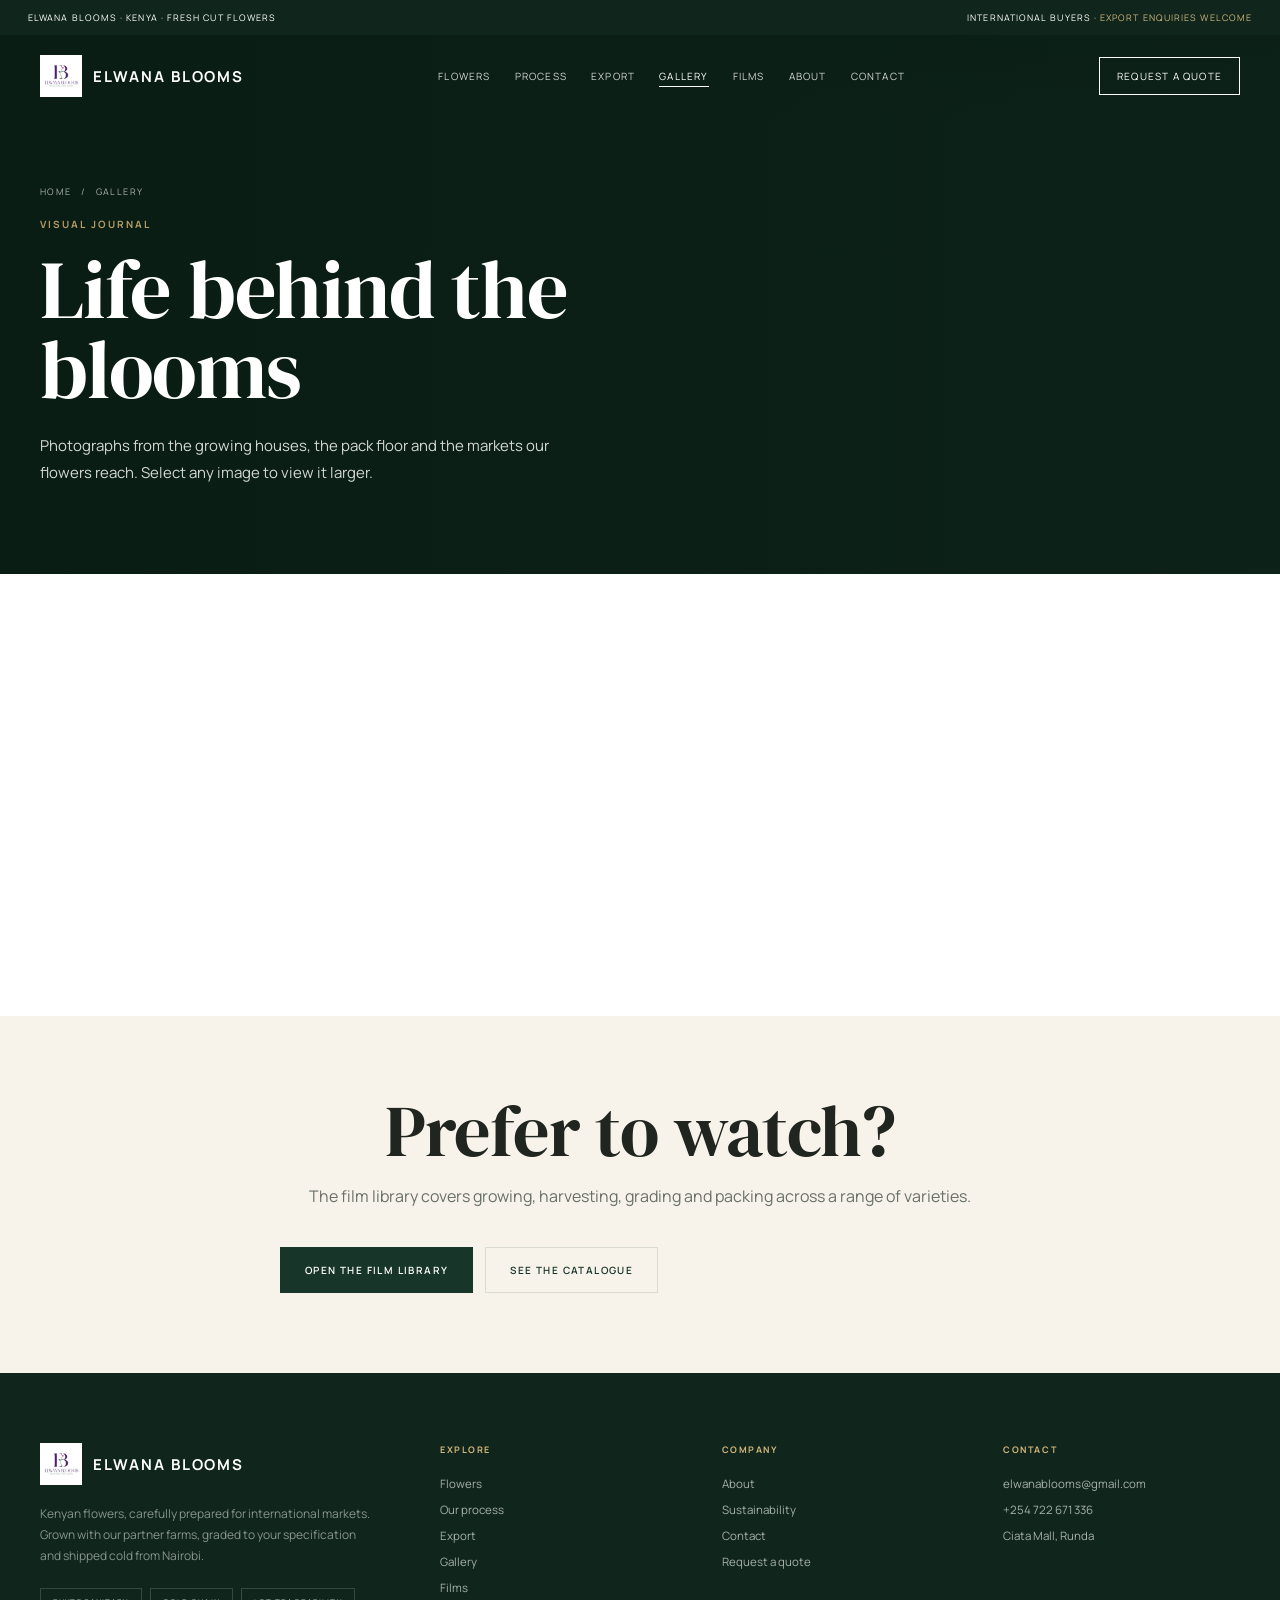
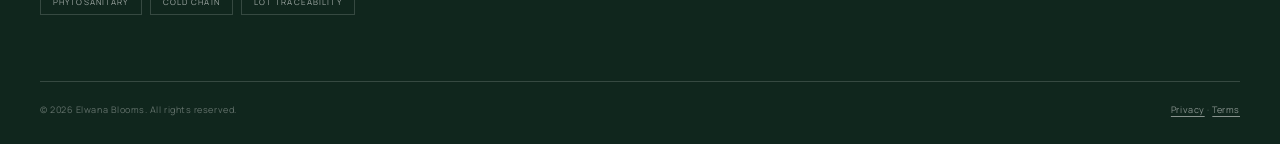
==== gallery.html @ bf7a3e67 "Add files via upload" ====
<!DOCTYPE html>
<html lang="en">
<head>
    <meta charset="UTF-8">

    <meta name="viewport" content="width=device-width, initial-scale=1.0">

    <meta name="description" content="A visual journal of Elwana Blooms: growing houses in Kenya, rose harvesting, export packing, Nairobi flower stalls and arrival inspection at destination.">

    <meta name="theme-color" content="#18352a">

    <title>Gallery | Elwana Blooms</title>

    <link rel="preconnect" href="https://fonts.googleapis.com">
    <link rel="preconnect" href="https://fonts.gstatic.com" crossorigin>
    <link href="https://fonts.googleapis.com/css2?family=DM+Serif+Display&family=Manrope:wght@400;500;600;700&display=swap" rel="stylesheet">

    <link rel="stylesheet" href="assets/css/styles.css">

    <script>document.documentElement.className = "js";</script>
</head>

<body>

<a class="skip-link" href="#main">Skip to content</a>



<!-- =========================================================
     TOP BAR
========================================================== -->

<div class="topbar">
    <span>Elwana Blooms &middot; Kenya &middot; Fresh cut flowers</span>
    <span>International buyers &middot; <a href="contact.html">Export enquiries welcome</a></span>
</div>



<!-- =========================================================
     NAVIGATION
========================================================== -->

<header class="nav" id="navbar">

    <div class="container nav-inner">

        <a href="index.html" class="logo">
            <span class="logo-mark" aria-hidden="true"></span>
            ELWANA BLOOMS
        </a>

        <nav class="nav-links" aria-label="Primary">
            <a href="flowers.html">Flowers</a>
            <a href="process.html">Process</a>
            <a href="export.html">Export</a>
            <a href="gallery.html">Gallery</a>
            <a href="videos.html">Films</a>
            <a href="about.html">About</a>
            <a href="contact.html">Contact</a>
        </nav>

        <a href="contact.html#enquiry" class="nav-cta">Request a quote</a>

        <button class="menu-button" id="menuButton" aria-label="Open menu" aria-expanded="false" aria-controls="mobileMenu">&#9776;</button>

    </div>

</header>



<!-- =========================================================
     MOBILE MENU
========================================================== -->

<div class="mobile-menu" id="mobileMenu">
    <a href="flowers.html">Flowers</a>
    <a href="process.html">Process</a>
    <a href="export.html">Export</a>
    <a href="gallery.html">Gallery</a>
    <a href="videos.html">Films</a>
    <a href="sustainability.html">Sustainability</a>
    <a href="about.html">About</a>
    <a href="contact.html">Contact</a>
    <a href="contact.html#enquiry" class="mobile-menu-foot">Request a quote</a>
</div>



<main id="main">



<!-- =========================================================
     PAGE HEADER
========================================================== -->

<section class="page-head">
    <div class="page-head-media" style="background-image:url('https://thumb.wikimedia.org/wikipedia/commons/thumb/8/8a/Pearl_flowers_limited_flower_farm_in_Rubaare_Ntugamo_District_in_Uganda_01.jpg/1920px-Pearl_flowers_limited_flower_farm_in_Rubaare_Ntugamo_District_in_Uganda_01.jpg')"></div>
    <div class="container">
        <nav class="breadcrumb" aria-label="Breadcrumb">
            <a href="index.html">Home</a> <span aria-hidden="true">/</span> <span>Gallery</span>
        </nav>
        <div class="eyebrow">Visual journal</div>
        <h1>Life behind the blooms</h1>
        <p>Photographs from the growing houses, the pack floor and the markets our flowers reach. Select any image to view it larger.</p>
    </div>
</section>

<section class="section bg-white">
    <div class="container">
        <div class="journal-grid reveal">
            <button class="journal-item" type="button" data-lightbox
                    data-lightbox-full="https://thumb.wikimedia.org/wikipedia/commons/thumb/8/8a/Pearl_flowers_limited_flower_farm_in_Rubaare_Ntugamo_District_in_Uganda_01.jpg/1920px-Pearl_flowers_limited_flower_farm_in_Rubaare_Ntugamo_District_in_Uganda_01.jpg"
                    data-lightbox-caption="Roses under cover">
                <img src="https://thumb.wikimedia.org/wikipedia/commons/thumb/8/8a/Pearl_flowers_limited_flower_farm_in_Rubaare_Ntugamo_District_in_Uganda_01.jpg/1280px-Pearl_flowers_limited_flower_farm_in_Rubaare_Ntugamo_District_in_Uganda_01.jpg" alt="Roses growing under cover on a flower farm" loading="lazy" decoding="async">
                <span class="journal-label">Roses under cover</span>
            </button>
            <button class="journal-item" type="button" data-lightbox
                    data-lightbox-full="https://thumb.wikimedia.org/wikipedia/commons/thumb/0/08/Pearl_flowers_limited_flower_farm_in_Rubaare_Ntugamo_District_in_Uganda_02.jpg/1920px-Pearl_flowers_limited_flower_farm_in_Rubaare_Ntugamo_District_in_Uganda_02.jpg"
                    data-lightbox-caption="Growing bays">
                <img src="https://thumb.wikimedia.org/wikipedia/commons/thumb/0/08/Pearl_flowers_limited_flower_farm_in_Rubaare_Ntugamo_District_in_Uganda_02.jpg/1280px-Pearl_flowers_limited_flower_farm_in_Rubaare_Ntugamo_District_in_Uganda_02.jpg" alt="Flower farm growing bays" loading="lazy" decoding="async">
                <span class="journal-label">Growing bays</span>
            </button>
            <button class="journal-item" type="button" data-lightbox
                    data-lightbox-full="https://thumb.wikimedia.org/wikipedia/commons/thumb/9/9d/Pearl_flowers_limited_flower_farm_in_Rubaare_Ntugamo_District_in_Uganda_03.jpg/1920px-Pearl_flowers_limited_flower_farm_in_Rubaare_Ntugamo_District_in_Uganda_03.jpg"
                    data-lightbox-caption="Inside the growing house">
                <img src="https://thumb.wikimedia.org/wikipedia/commons/thumb/9/9d/Pearl_flowers_limited_flower_farm_in_Rubaare_Ntugamo_District_in_Uganda_03.jpg/1280px-Pearl_flowers_limited_flower_farm_in_Rubaare_Ntugamo_District_in_Uganda_03.jpg" alt="Rows of roses inside a growing house" loading="lazy" decoding="async">
                <span class="journal-label">Inside the growing house</span>
            </button>
            <button class="journal-item" type="button" data-lightbox
                    data-lightbox-full="https://thumb.wikimedia.org/wikipedia/commons/thumb/6/60/Pearl_flowers_limited_flower_farm_in_Rubaare_Ntugamo_District_in_Uganda_04.jpg/1920px-Pearl_flowers_limited_flower_farm_in_Rubaare_Ntugamo_District_in_Uganda_04.jpg"
                    data-lightbox-caption="Growing house four">
                <img src="https://thumb.wikimedia.org/wikipedia/commons/thumb/6/60/Pearl_flowers_limited_flower_farm_in_Rubaare_Ntugamo_District_in_Uganda_04.jpg/1280px-Pearl_flowers_limited_flower_farm_in_Rubaare_Ntugamo_District_in_Uganda_04.jpg" alt="A further growing house on the same farm" loading="lazy" decoding="async">
                <span class="journal-label">Growing house four</span>
            </button>
            <button class="journal-item" type="button" data-lightbox
                    data-lightbox-full="https://thumb.wikimedia.org/wikipedia/commons/thumb/2/27/Singletree_Flower_Farm%2C_Indiana_%2820220629-NRCS-BJOC-008%29.jpg/1920px-Singletree_Flower_Farm%2C_Indiana_%2820220629-NRCS-BJOC-008%29.jpg"
                    data-lightbox-caption="Field rows">
                <img src="https://thumb.wikimedia.org/wikipedia/commons/thumb/2/27/Singletree_Flower_Farm%2C_Indiana_%2820220629-NRCS-BJOC-008%29.jpg/1280px-Singletree_Flower_Farm%2C_Indiana_%2820220629-NRCS-BJOC-008%29.jpg" alt="Field of flowers planted in long rows" loading="lazy" decoding="async">
                <span class="journal-label">Field rows</span>
            </button>
            <button class="journal-item" type="button" data-lightbox
                    data-lightbox-full="https://thumb.wikimedia.org/wikipedia/commons/thumb/c/ca/Singletree_Flower_Farm%2C_Indiana_%2820220629-NRCS-BJOC-069%29.jpg/1920px-Singletree_Flower_Farm%2C_Indiana_%2820220629-NRCS-BJOC-069%29.jpg"
                    data-lightbox-caption="Early morning">
                <img src="https://thumb.wikimedia.org/wikipedia/commons/thumb/c/ca/Singletree_Flower_Farm%2C_Indiana_%2820220629-NRCS-BJOC-069%29.jpg/1280px-Singletree_Flower_Farm%2C_Indiana_%2820220629-NRCS-BJOC-069%29.jpg" alt="Flower farm in the early morning" loading="lazy" decoding="async">
                <span class="journal-label">Early morning</span>
            </button>
            <button class="journal-item" type="button" data-lightbox
                    data-lightbox-full="https://thumb.wikimedia.org/wikipedia/commons/thumb/1/10/White_Rose_Farm.jpg/1920px-White_Rose_Farm.jpg"
                    data-lightbox-caption="White rose farm">
                <img src="https://thumb.wikimedia.org/wikipedia/commons/thumb/1/10/White_Rose_Farm.jpg/1280px-White_Rose_Farm.jpg" alt="White rose farm" loading="lazy" decoding="async">
                <span class="journal-label">White rose farm</span>
            </button>
            <button class="journal-item" type="button" data-lightbox
                    data-lightbox-full="https://thumb.wikimedia.org/wikipedia/commons/thumb/6/6c/Rose_Flower_Harvesting.jpg/1920px-Rose_Flower_Harvesting.jpg"
                    data-lightbox-caption="Harvest">
                <img src="https://thumb.wikimedia.org/wikipedia/commons/thumb/6/6c/Rose_Flower_Harvesting.jpg/1280px-Rose_Flower_Harvesting.jpg" alt="Roses being harvested by hand" loading="lazy" decoding="async">
                <span class="journal-label">Harvest</span>
            </button>
            <button class="journal-item" type="button" data-lightbox
                    data-lightbox-full="https://thumb.wikimedia.org/wikipedia/commons/thumb/3/33/Garden_roses_4.jpg/1920px-Garden_roses_4.jpg"
                    data-lightbox-caption="Garden roses">
                <img src="https://thumb.wikimedia.org/wikipedia/commons/thumb/3/33/Garden_roses_4.jpg/1280px-Garden_roses_4.jpg" alt="Garden roses in bloom" loading="lazy" decoding="async">
                <span class="journal-label">Garden roses</span>
            </button>
            <button class="journal-item" type="button" data-lightbox
                    data-lightbox-full="https://thumb.wikimedia.org/wikipedia/commons/thumb/8/8f/Garden_roses_6.jpg/1920px-Garden_roses_6.jpg"
                    data-lightbox-caption="Rose bushes">
                <img src="https://thumb.wikimedia.org/wikipedia/commons/thumb/8/8f/Garden_roses_6.jpg/1280px-Garden_roses_6.jpg" alt="Roses growing in a garden" loading="lazy" decoding="async">
                <span class="journal-label">Rose bushes</span>
            </button>
            <button class="journal-item" type="button" data-lightbox
                    data-lightbox-full="https://thumb.wikimedia.org/wikipedia/commons/thumb/d/d6/Paper-wrapped_bouquet_%28Unsplash%29.jpg/1920px-Paper-wrapped_bouquet_%28Unsplash%29.jpg"
                    data-lightbox-caption="Wrapped and ready">
                <img src="https://thumb.wikimedia.org/wikipedia/commons/thumb/d/d6/Paper-wrapped_bouquet_%28Unsplash%29.jpg/1280px-Paper-wrapped_bouquet_%28Unsplash%29.jpg" alt="Paper-wrapped bouquet ready for dispatch" loading="lazy" decoding="async">
                <span class="journal-label">Wrapped and ready</span>
            </button>
            <button class="journal-item" type="button" data-lightbox
                    data-lightbox-full="https://thumb.wikimedia.org/wikipedia/commons/thumb/1/12/Handmade_bouquets.jpg/1920px-Handmade_bouquets.jpg"
                    data-lightbox-caption="Bunched by hand">
                <img src="https://thumb.wikimedia.org/wikipedia/commons/thumb/1/12/Handmade_bouquets.jpg/1280px-Handmade_bouquets.jpg" alt="Bunches of flowers prepared by hand" loading="lazy" decoding="async">
                <span class="journal-label">Bunched by hand</span>
            </button>
            <button class="journal-item" type="button" data-lightbox
                    data-lightbox-full="https://thumb.wikimedia.org/wikipedia/commons/thumb/7/75/Pink_carnation_bouquets_%28Unsplash%29.jpg/1920px-Pink_carnation_bouquets_%28Unsplash%29.jpg"
                    data-lightbox-caption="Carnation bouquets">
                <img src="https://thumb.wikimedia.org/wikipedia/commons/thumb/7/75/Pink_carnation_bouquets_%28Unsplash%29.jpg/1280px-Pink_carnation_bouquets_%28Unsplash%29.jpg" alt="Pink carnation bouquets" loading="lazy" decoding="async">
                <span class="journal-label">Carnation bouquets</span>
            </button>
            <button class="journal-item" type="button" data-lightbox
                    data-lightbox-full="https://thumb.wikimedia.org/wikipedia/commons/thumb/2/2a/White_floral_bouquet_in_sunlight_%28Unsplash%29.jpg/1920px-White_floral_bouquet_in_sunlight_%28Unsplash%29.jpg"
                    data-lightbox-caption="White in sunlight">
                <img src="https://thumb.wikimedia.org/wikipedia/commons/thumb/2/2a/White_floral_bouquet_in_sunlight_%28Unsplash%29.jpg/1280px-White_floral_bouquet_in_sunlight_%28Unsplash%29.jpg" alt="White bouquet in sunlight" loading="lazy" decoding="async">
                <span class="journal-label">White in sunlight</span>
            </button>
            <button class="journal-item" type="button" data-lightbox
                    data-lightbox-full="https://thumb.wikimedia.org/wikipedia/commons/thumb/b/b1/Bouquet_of_Red_Roses.jpg/1920px-Bouquet_of_Red_Roses.jpg"
                    data-lightbox-caption="Red roses">
                <img src="https://thumb.wikimedia.org/wikipedia/commons/thumb/b/b1/Bouquet_of_Red_Roses.jpg/1280px-Bouquet_of_Red_Roses.jpg" alt="Bouquet of red roses" loading="lazy" decoding="async">
                <span class="journal-label">Red roses</span>
            </button>
            <button class="journal-item" type="button" data-lightbox
                    data-lightbox-full="https://thumb.wikimedia.org/wikipedia/commons/thumb/0/06/A_bucket_of_flowers_%2826704433707%29.jpg/1920px-A_bucket_of_flowers_%2826704433707%29.jpg"
                    data-lightbox-caption="Bucket of flowers">
                <img src="https://thumb.wikimedia.org/wikipedia/commons/thumb/0/06/A_bucket_of_flowers_%2826704433707%29.jpg/1280px-A_bucket_of_flowers_%2826704433707%29.jpg" alt="A bucket of mixed flowers" loading="lazy" decoding="async">
                <span class="journal-label">Bucket of flowers</span>
            </button>
            <button class="journal-item" type="button" data-lightbox
                    data-lightbox-full="https://thumb.wikimedia.org/wikipedia/commons/thumb/9/9e/Flower-bouquet-wild-flowers-Sitia-Crete-Greece.jpg/1920px-Flower-bouquet-wild-flowers-Sitia-Crete-Greece.jpg"
                    data-lightbox-caption="Wild flower bouquet">
                <img src="https://thumb.wikimedia.org/wikipedia/commons/thumb/9/9e/Flower-bouquet-wild-flowers-Sitia-Crete-Greece.jpg/1280px-Flower-bouquet-wild-flowers-Sitia-Crete-Greece.jpg" alt="Wild flower bouquet" loading="lazy" decoding="async">
                <span class="journal-label">Wild flower bouquet</span>
            </button>
            <button class="journal-item" type="button" data-lightbox
                    data-lightbox-full="https://thumb.wikimedia.org/wikipedia/commons/thumb/b/b2/Bouquet_jonquilles_FR_2013.jpg/1920px-Bouquet_jonquilles_FR_2013.jpg"
                    data-lightbox-caption="Jonquils">
                <img src="https://thumb.wikimedia.org/wikipedia/commons/thumb/b/b2/Bouquet_jonquilles_FR_2013.jpg/1280px-Bouquet_jonquilles_FR_2013.jpg" alt="Bouquet of jonquils" loading="lazy" decoding="async">
                <span class="journal-label">Jonquils</span>
            </button>
            <button class="journal-item" type="button" data-lightbox
                    data-lightbox-full="https://thumb.wikimedia.org/wikipedia/commons/thumb/c/c4/Ikebana-Dojo-Bonn-2019.jpg/1920px-Ikebana-Dojo-Bonn-2019.jpg"
                    data-lightbox-caption="Arrangement workshop">
                <img src="https://thumb.wikimedia.org/wikipedia/commons/thumb/c/c4/Ikebana-Dojo-Bonn-2019.jpg/1280px-Ikebana-Dojo-Bonn-2019.jpg" alt="Floral arrangement in a workshop" loading="lazy" decoding="async">
                <span class="journal-label">Arrangement workshop</span>
            </button>
            <button class="journal-item" type="button" data-lightbox
                    data-lightbox-full="https://thumb.wikimedia.org/wikipedia/commons/thumb/4/4f/24-12-%2771_Nairobi_-_Bloemenstal.jpg/1920px-24-12-%2771_Nairobi_-_Bloemenstal.jpg"
                    data-lightbox-caption="Nairobi flower stalls">
                <img src="https://thumb.wikimedia.org/wikipedia/commons/thumb/4/4f/24-12-%2771_Nairobi_-_Bloemenstal.jpg/1280px-24-12-%2771_Nairobi_-_Bloemenstal.jpg" alt="Flower stalls in Nairobi" loading="lazy" decoding="async">
                <span class="journal-label">Nairobi flower stalls</span>
            </button>
            <button class="journal-item" type="button" data-lightbox
                    data-lightbox-full="https://thumb.wikimedia.org/wikipedia/commons/thumb/a/ae/CBP_Inspects_Cut_flowers_Dulles_International_Airport_04.jpg/1920px-CBP_Inspects_Cut_flowers_Dulles_International_Airport_04.jpg"
                    data-lightbox-caption="Arrival inspection">
                <img src="https://thumb.wikimedia.org/wikipedia/commons/thumb/a/ae/CBP_Inspects_Cut_flowers_Dulles_International_Airport_04.jpg/1280px-CBP_Inspects_Cut_flowers_Dulles_International_Airport_04.jpg" alt="Cut flowers being inspected at an airport" loading="lazy" decoding="async">
                <span class="journal-label">Arrival inspection</span>
            </button>
            <button class="journal-item" type="button" data-lightbox
                    data-lightbox-full="https://thumb.wikimedia.org/wikipedia/commons/thumb/4/48/CBP_Inspects_Cut_flowers_Dulles_International_Airport_02.jpg/1920px-CBP_Inspects_Cut_flowers_Dulles_International_Airport_02.jpg"
                    data-lightbox-caption="Consignment check">
                <img src="https://thumb.wikimedia.org/wikipedia/commons/thumb/4/48/CBP_Inspects_Cut_flowers_Dulles_International_Airport_02.jpg/1280px-CBP_Inspects_Cut_flowers_Dulles_International_Airport_02.jpg" alt="Inspection of a consignment of cut flowers" loading="lazy" decoding="async">
                <span class="journal-label">Consignment check</span>
            </button>
            <button class="journal-item" type="button" data-lightbox
                    data-lightbox-full="https://thumb.wikimedia.org/wikipedia/commons/thumb/5/5f/CBP_Inspects_Cut_flowers_Dulles_International_Airport_10.jpg/1920px-CBP_Inspects_Cut_flowers_Dulles_International_Airport_10.jpg"
                    data-lightbox-caption="Cold chain check">
                <img src="https://thumb.wikimedia.org/wikipedia/commons/thumb/5/5f/CBP_Inspects_Cut_flowers_Dulles_International_Airport_10.jpg/1280px-CBP_Inspects_Cut_flowers_Dulles_International_Airport_10.jpg" alt="Further cut flower inspection" loading="lazy" decoding="async">
                <span class="journal-label">Cold chain check</span>
            </button>
            <button class="journal-item" type="button" data-lightbox
                    data-lightbox-full="https://thumb.wikimedia.org/wikipedia/commons/thumb/f/f8/Kiambethu%2C_Kenya_%2845431084345%29.jpg/1920px-Kiambethu%2C_Kenya_%2845431084345%29.jpg"
                    data-lightbox-caption="Kiambethu, Kenya">
                <img src="https://thumb.wikimedia.org/wikipedia/commons/thumb/f/f8/Kiambethu%2C_Kenya_%2845431084345%29.jpg/1280px-Kiambethu%2C_Kenya_%2845431084345%29.jpg" alt="Kenyan farmland near Kiambethu" loading="lazy" decoding="async">
                <span class="journal-label">Kiambethu, Kenya</span>
            </button>
            <button class="journal-item" type="button" data-lightbox
                    data-lightbox-full="https://thumb.wikimedia.org/wikipedia/commons/thumb/4/4a/Lake_Naivasha%2C_Kenya_%28ASTER%29.jpg/1920px-Lake_Naivasha%2C_Kenya_%28ASTER%29.jpg"
                    data-lightbox-caption="Lake Naivasha">
                <img src="https://thumb.wikimedia.org/wikipedia/commons/thumb/4/4a/Lake_Naivasha%2C_Kenya_%28ASTER%29.jpg/1280px-Lake_Naivasha%2C_Kenya_%28ASTER%29.jpg" alt="Lake Naivasha in Kenya" loading="lazy" decoding="async">
                <span class="journal-label">Lake Naivasha</span>
            </button>
            <button class="journal-item" type="button" data-lightbox
                    data-lightbox-full="https://thumb.wikimedia.org/wikipedia/commons/thumb/3/3d/Rosemary_Herb_Propagation_in_Kenya.jpg/1920px-Rosemary_Herb_Propagation_in_Kenya.jpg"
                    data-lightbox-caption="Propagation">
                <img src="https://thumb.wikimedia.org/wikipedia/commons/thumb/3/3d/Rosemary_Herb_Propagation_in_Kenya.jpg/1280px-Rosemary_Herb_Propagation_in_Kenya.jpg" alt="Plant propagation in Kenya" loading="lazy" decoding="async">
                <span class="journal-label">Propagation</span>
            </button>
            <button class="journal-item" type="button" data-lightbox
                    data-lightbox-full="https://thumb.wikimedia.org/wikipedia/commons/thumb/a/a9/Sunflower_Farming_in_Kenya.jpg/1920px-Sunflower_Farming_in_Kenya.jpg"
                    data-lightbox-caption="Sunflower farming">
                <img src="https://thumb.wikimedia.org/wikipedia/commons/thumb/a/a9/Sunflower_Farming_in_Kenya.jpg/1280px-Sunflower_Farming_in_Kenya.jpg" alt="Sunflower farming in Kenya" loading="lazy" decoding="async">
                <span class="journal-label">Sunflower farming</span>
            </button>
            <button class="journal-item" type="button" data-lightbox
                    data-lightbox-full="https://thumb.wikimedia.org/wikipedia/commons/thumb/1/13/Pink-Tulip-Fields_Bollenstreek_Hillegom.jpg/1920px-Pink-Tulip-Fields_Bollenstreek_Hillegom.jpg"
                    data-lightbox-caption="Tulip rows">
                <img src="https://thumb.wikimedia.org/wikipedia/commons/thumb/1/13/Pink-Tulip-Fields_Bollenstreek_Hillegom.jpg/1280px-Pink-Tulip-Fields_Bollenstreek_Hillegom.jpg" alt="Rows of pink tulips" loading="lazy" decoding="async">
                <span class="journal-label">Tulip rows</span>
            </button>
            <button class="journal-item" type="button" data-lightbox
                    data-lightbox-full="https://thumb.wikimedia.org/wikipedia/commons/thumb/a/ae/Tulip_Field_Tulips_Red_Holland_Nature_Flowers.jpg/1920px-Tulip_Field_Tulips_Red_Holland_Nature_Flowers.jpg"
                    data-lightbox-caption="Dutch tulips">
                <img src="https://thumb.wikimedia.org/wikipedia/commons/thumb/a/ae/Tulip_Field_Tulips_Red_Holland_Nature_Flowers.jpg/1280px-Tulip_Field_Tulips_Red_Holland_Nature_Flowers.jpg" alt="Red tulip field in Holland" loading="lazy" decoding="async">
                <span class="journal-label">Dutch tulips</span>
            </button>
            <button class="journal-item" type="button" data-lightbox
                    data-lightbox-full="https://thumb.wikimedia.org/wikipedia/commons/thumb/f/f6/Sunflower_field_-_panoramio_%2811%29.jpg/1920px-Sunflower_field_-_panoramio_%2811%29.jpg"
                    data-lightbox-caption="Sunflower field">
                <img src="https://thumb.wikimedia.org/wikipedia/commons/thumb/f/f6/Sunflower_field_-_panoramio_%2811%29.jpg/1280px-Sunflower_field_-_panoramio_%2811%29.jpg" alt="Sunflower field" loading="lazy" decoding="async">
                <span class="journal-label">Sunflower field</span>
            </button>
            <button class="journal-item" type="button" data-lightbox
                    data-lightbox-full="https://thumb.wikimedia.org/wikipedia/commons/thumb/6/65/Lavender_field_in_Dr%C3%B4me_01.jpg/1920px-Lavender_field_in_Dr%C3%B4me_01.jpg"
                    data-lightbox-caption="Lavender in bloom">
                <img src="https://thumb.wikimedia.org/wikipedia/commons/thumb/6/65/Lavender_field_in_Dr%C3%B4me_01.jpg/1280px-Lavender_field_in_Dr%C3%B4me_01.jpg" alt="Lavender field in bloom" loading="lazy" decoding="async">
                <span class="journal-label">Lavender in bloom</span>
            </button>
            <button class="journal-item" type="button" data-lightbox
                    data-lightbox-full="https://thumb.wikimedia.org/wikipedia/commons/thumb/b/b3/Lavender_field_in_Valensole.jpg/1920px-Lavender_field_in_Valensole.jpg"
                    data-lightbox-caption="Lavender rows">
                <img src="https://thumb.wikimedia.org/wikipedia/commons/thumb/b/b3/Lavender_field_in_Valensole.jpg/1280px-Lavender_field_in_Valensole.jpg" alt="Lavender rows in Valensole" loading="lazy" decoding="async">
                <span class="journal-label">Lavender rows</span>
            </button>
            <button class="journal-item" type="button" data-lightbox
                    data-lightbox-full="https://thumb.wikimedia.org/wikipedia/commons/thumb/a/a4/African_Cape_Daisy_%28Osteospermum_barberiae%29.jpg/1920px-African_Cape_Daisy_%28Osteospermum_barberiae%29.jpg"
                    data-lightbox-caption="Cape daisy">
                <img src="https://thumb.wikimedia.org/wikipedia/commons/thumb/a/a4/African_Cape_Daisy_%28Osteospermum_barberiae%29.jpg/1280px-African_Cape_Daisy_%28Osteospermum_barberiae%29.jpg" alt="African cape daisy" loading="lazy" decoding="async">
                <span class="journal-label">Cape daisy</span>
            </button>
            <button class="journal-item" type="button" data-lightbox
                    data-lightbox-full="https://thumb.wikimedia.org/wikipedia/commons/thumb/6/63/Five_daisies_%28Bellis_perennis%29.jpg/1920px-Five_daisies_%28Bellis_perennis%29.jpg"
                    data-lightbox-caption="Daisies">
                <img src="https://thumb.wikimedia.org/wikipedia/commons/thumb/6/63/Five_daisies_%28Bellis_perennis%29.jpg/1280px-Five_daisies_%28Bellis_perennis%29.jpg" alt="White daisies" loading="lazy" decoding="async">
                <span class="journal-label">Daisies</span>
            </button>
            <button class="journal-item" type="button" data-lightbox
                    data-lightbox-full="https://thumb.wikimedia.org/wikipedia/commons/thumb/7/73/Alstroemeria_in_BBG_%2854979%29.jpg/1920px-Alstroemeria_in_BBG_%2854979%29.jpg"
                    data-lightbox-caption="Alstroemeria">
                <img src="https://thumb.wikimedia.org/wikipedia/commons/thumb/7/73/Alstroemeria_in_BBG_%2854979%29.jpg/1280px-Alstroemeria_in_BBG_%2854979%29.jpg" alt="Alstroemeria cut flowers" loading="lazy" decoding="async">
                <span class="journal-label">Alstroemeria</span>
            </button>
            <button class="journal-item" type="button" data-lightbox
                    data-lightbox-full="https://thumb.wikimedia.org/wikipedia/commons/thumb/2/26/Anthurium_%27Pandola%27_Flower_1.JPG/1920px-Anthurium_%27Pandola%27_Flower_1.JPG"
                    data-lightbox-caption="Anthurium">
                <img src="https://thumb.wikimedia.org/wikipedia/commons/thumb/2/26/Anthurium_%27Pandola%27_Flower_1.JPG/1280px-Anthurium_%27Pandola%27_Flower_1.JPG" alt="Anthurium bloom" loading="lazy" decoding="async">
                <span class="journal-label">Anthurium</span>
            </button>
            <button class="journal-item" type="button" data-lightbox
                    data-lightbox-full="https://thumb.wikimedia.org/wikipedia/commons/thumb/3/33/Eucalyptus_A_leaves_%288754103462%29.jpg/1920px-Eucalyptus_A_leaves_%288754103462%29.jpg"
                    data-lightbox-caption="Eucalyptus">
                <img src="https://thumb.wikimedia.org/wikipedia/commons/thumb/3/33/Eucalyptus_A_leaves_%288754103462%29.jpg/1280px-Eucalyptus_A_leaves_%288754103462%29.jpg" alt="Eucalyptus foliage" loading="lazy" decoding="async">
                <span class="journal-label">Eucalyptus</span>
            </button>
            <button class="journal-item" type="button" data-lightbox
                    data-lightbox-full="https://thumb.wikimedia.org/wikipedia/commons/thumb/b/b9/The_Wildflower_Meadow%2C_Gibson_Street%2C_Glasgow_University%2C_Scotland.jpg/1920px-The_Wildflower_Meadow%2C_Gibson_Street%2C_Glasgow_University%2C_Scotland.jpg"
                    data-lightbox-caption="Wildflower meadow">
                <img src="https://thumb.wikimedia.org/wikipedia/commons/thumb/b/b9/The_Wildflower_Meadow%2C_Gibson_Street%2C_Glasgow_University%2C_Scotland.jpg/1280px-The_Wildflower_Meadow%2C_Gibson_Street%2C_Glasgow_University%2C_Scotland.jpg" alt="Wildflower meadow" loading="lazy" decoding="async">
                <span class="journal-label">Wildflower meadow</span>
            </button>
        </div>
    </div>
</section>

<section class="section-tight bg-cream">
    <div class="container cta-band-inner">
        <h2>Prefer to watch?</h2>
        <p>The film library covers growing, harvesting, grading and packing across a range of varieties.</p>
        <div class="hero-buttons">
            <a href="videos.html" class="button solid">Open the film library</a>
            <a href="flowers.html" class="button ghost-dark">See the catalogue</a>
        </div>
    </div>
</section>

</main>



<!-- =========================================================
     FOOTER
========================================================== -->

<footer>

    <div class="container footer-grid">

        <div>
            <a href="index.html" class="logo">
                <span class="logo-mark" aria-hidden="true"></span>
                ELWANA BLOOMS
            </a>
            <p class="footer-description">
                Kenyan flowers, carefully prepared for international markets.
                Grown with our partner farms, graded to your specification and
                shipped cold from Nairobi.
            </p>
            <ul class="footer-badges">
                <li>Phytosanitary</li>
                <li>Cold chain</li>
                <li>Lot traceability</li>
            </ul>
        </div>

        <div class="footer-links">
            <h4>Explore</h4>
            <a href="flowers.html">Flowers</a>
            <a href="process.html">Our process</a>
            <a href="export.html">Export</a>
            <a href="gallery.html">Gallery</a>
            <a href="videos.html">Films</a>
        </div>

        <div class="footer-links">
            <h4>Company</h4>
            <a href="about.html">About</a>
            <a href="sustainability.html">Sustainability</a>
            <a href="contact.html">Contact</a>
            <a href="contact.html#enquiry">Request a quote</a>
        </div>

        <div class="footer-links">
            <h4>Contact</h4>
            <a href="mailto:elwanablooms@gmail.com">elwanablooms@gmail.com</a>
            <a href="tel:+254722671336">+254 722 671 336</a>
            <a href="contact.html">Ciata Mall, Runda</a>
        </div>

    </div>

    <div class="container copyright">
        <span>&copy; <span data-year>2026</span> Elwana Blooms. All rights reserved.</span>
        <span><a href="privacy.html">Privacy</a> &middot; <a href="terms.html">Terms</a></span>
    </div>

</footer>



<!-- =========================================================
     VIDEO MODAL
========================================================== -->

<div class="modal" id="videoModal" role="dialog" aria-modal="true" aria-label="Film player">
    <div class="modal-inner">
        <button class="modal-close" type="button" data-modal-close>Close</button>
        <video controls playsinline preload="metadata"></video>
        <p class="modal-caption" data-modal-caption></p>
    </div>
</div>



<!-- =========================================================
     LIGHTBOX
========================================================== -->

<div class="lightbox" id="lightbox" role="dialog" aria-modal="true" aria-label="Image viewer">
    <button class="lightbox-close" type="button" aria-label="Close image viewer">&times;</button>
    <button class="lightbox-btn lightbox-prev" type="button" aria-label="Previous image">&larr;</button>
    <img alt="">
    <button class="lightbox-btn lightbox-next" type="button" aria-label="Next image">&rarr;</button>
    <p class="lightbox-caption" data-lightbox-caption></p>
</div>



<!-- =========================================================
     SCRIPTS
========================================================== -->

<script src="assets/js/main.js"></script>

</body>
</html>
---- assets/css/styles.css ----
/* =========================================================
    ELWANA BLOOMS
   Global stylesheet
   ========================================================== */

:root {
    --forest: #18352a;
    --forest-dark: #10261d;
    --forest-light: #28513e;

    --cream: #f7f3ea;
    --sand: #e9e1d1;
    --gold: #b69a63;
    --gold-light: #d1b57b;

    --dark: #20251f;
    --muted: #687068;

    --white: #ffffff;

    --line: rgba(24, 53, 42, .13);
    --line-light: rgba(255, 255, 255, .16);

    --shadow: 0 25px 70px rgba(23, 48, 38, .11);
    --shadow-sm: 0 12px 34px rgba(23, 48, 38, .08);

    --nav-h: 74px;
    --topbar-h: 35px;

    --ease: cubic-bezier(.22, .61, .36, 1);
}

* {
    box-sizing: border-box;
}

html {
    scroll-behavior: smooth;
    scroll-padding-top: calc(var(--nav-h) + 20px);
}

body {
    margin: 0;
    background: var(--cream);
    color: var(--dark);
    font-family: "Manrope", Arial, sans-serif;
    -webkit-font-smoothing: antialiased;
    overflow-x: hidden;
}

body.menu-open {
    overflow: hidden;
}

img {
    max-width: 100%;
}

a {
    color: inherit;
    text-decoration: none;
}

button,
input,
textarea,
select {
    font-family: inherit;
    font-size: inherit;
}

figure {
    margin: 0;
}

.container {
    width: min(1200px, calc(100% - 48px));
    margin: auto;
}

.container.narrow {
    width: min(900px, calc(100% - 48px));
}

.skip-link {
    position: absolute;
    left: -9999px;
    top: 0;
    z-index: 999;
    padding: 14px 20px;
    background: var(--forest);
    color: #fff;
    font-size: 11px;
    letter-spacing: .12em;
    text-transform: uppercase;
}

.skip-link:focus {
    left: 0;
}

.sr-only {
    position: absolute;
    width: 1px;
    height: 1px;
    padding: 0;
    margin: -1px;
    overflow: hidden;
    clip: rect(0 0 0 0);
    white-space: nowrap;
    border: 0;
}

.quote-grid {
    display: grid;
    grid-template-columns: 1fr 1fr;
    gap: 100px;
    align-items: start;
}

.quote-intro {
    max-width: 440px;
}

.form-link {
    color: inherit;
    text-decoration: underline;
    text-underline-offset: 3px;
}

.form-link:hover {
    color: #fff;
}

.eyebrow {
    color: var(--gold);
    font-size: 10px;
    font-weight: 700;
    letter-spacing: .2em;
    line-height: 1.3;
    text-transform: uppercase;
}

.on-dark .eyebrow {
    color: var(--gold-light);
}

h1,
h2,
h3 {
    margin: 0;
    font-family: "DM Serif Display", Georgia, serif;
    font-weight: 400;
    line-height: .98;
    letter-spacing: -.015em;
}

h2 {
    font-size: clamp(42px, 5.6vw, 76px);
}

h3 {
    font-size: clamp(26px, 2.6vw, 34px);
}

p {
    color: var(--muted);
    line-height: 1.8;
}

.on-dark p {
    color: rgba(255, 255, 255, .72);
}

.lede {
    font-size: 16px;
    max-width: 620px;
}

.section {
    padding: 120px 0;
    position: relative;
}

.section-tight {
    padding: 80px 0;
}

.bg-white {
    background: var(--white);
}

.bg-cream {
    background: var(--cream);
}

.bg-sand {
    background: var(--sand);
}

.bg-forest {
    background: var(--forest);
    color: #fff;
}

.section-heading {
    display: flex;
    align-items: flex-end;
    justify-content: space-between;
    gap: 40px;
    margin-bottom: 52px;
}

.section-heading h2 {
    margin-top: 14px;
}

.section-heading p {
    margin: 0;
    max-width: 430px;
    font-size: 13px;
}

.section-head-center {
    text-align: center;
    max-width: 760px;
    margin: 0 auto 58px;
}

.section-head-center h2 {
    margin: 14px 0 22px;
}

.section-head-center p {
    margin: 0 auto;
    font-size: 14px;
    max-width: 560px;
}

/* =========================================================
   BUTTONS + LINKS
   ========================================================== */

.button {
    display: inline-flex;
    align-items: center;
    justify-content: center;
    gap: 10px;
    padding: 15px 24px;
    border: 1px solid rgba(255, 255, 255, .7);
    color: #fff;
    font-size: 10px;
    font-weight: 600;
    letter-spacing: .14em;
    text-transform: uppercase;
    cursor: pointer;
    background: none;
    transition: transform .3s var(--ease), background .3s, color .3s, border-color .3s;
}

.button:hover {
    transform: translateY(-2px);
}

.button.primary {
    background: #fff;
    border-color: #fff;
    color: var(--forest);
}

.button.primary:hover {
    background: var(--gold-light);
    border-color: var(--gold-light);
}

.button.solid {
    background: var(--forest);
    border-color: var(--forest);
    color: #fff;
}

.button.solid:hover {
    background: var(--forest-light);
    border-color: var(--forest-light);
}

.button.ghost-dark {
    border-color: var(--line);
    color: var(--forest);
}

.button.ghost-dark:hover {
    background: var(--forest);
    border-color: var(--forest);
    color: #fff;
}

.text-link {
    display: inline-flex;
    align-items: center;
    gap: 12px;
    margin-top: 24px;
    color: var(--forest);
    font-size: 10px;
    font-weight: 700;
    letter-spacing: .14em;
    text-transform: uppercase;
}

.text-link span {
    font-size: 18px;
    line-height: 1;
    transition: transform .25s var(--ease);
}

.text-link:hover span {
    transform: translateX(5px);
}

.on-dark .text-link {
    color: var(--gold-light);
}

/* =========================================================
   TOP BAR
   ========================================================== */

.topbar {
    min-height: var(--topbar-h);
    padding: 9px 28px;
    display: flex;
    justify-content: space-between;
    align-items: center;
    gap: 20px;
    background: var(--forest-dark);
    color: #fff;
    font-size: 9px;
    letter-spacing: .12em;
    text-transform: uppercase;
}

.topbar a {
    color: var(--gold-light);
}

/* =========================================================
   NAVIGATION
   ========================================================== */

.nav {
    position: absolute;
    top: var(--topbar-h);
    left: 0;
    width: 100%;
    z-index: 100;
    padding: 20px 0;
    color: #fff;
    background: linear-gradient(180deg, rgba(10, 30, 21, .5), rgba(10, 30, 21, 0));
    transition: background .35s var(--ease), box-shadow .35s var(--ease), color .35s, padding .35s var(--ease);
}

.nav.scrolled {
    position: fixed;
    top: 0;
    background: rgba(247, 243, 234, .95);
    backdrop-filter: blur(16px);
    -webkit-backdrop-filter: blur(16px);
    color: var(--forest);
    box-shadow: 0 8px 35px rgba(0, 0, 0, .07);
    padding: 13px 0;
}

.nav-inner {
    display: flex;
    justify-content: space-between;
    align-items: center;
    gap: 26px;
}

.logo {
    display: flex;
    align-items: center;
    gap: 11px;
    font-size: 15px;
    font-weight: 700;
    letter-spacing: .13em;
    white-space: nowrap;
}

.logo-mark {
    width: 42px;
    height: 42px;
    flex: none;
    background: #fff url("../../elwana%20logo.png") center / contain no-repeat;
}

.nav-links {
    display: flex;
    gap: 24px;
    align-items: center;
    font-size: 10px;
    letter-spacing: .12em;
    text-transform: uppercase;
}

.nav-links a {
    position: relative;
    opacity: .82;
    padding: 4px 0;
    transition: opacity .2s;
}

.nav-links a::after {
    content: "";
    position: absolute;
    left: 0;
    bottom: 0;
    height: 1px;
    width: 0;
    background: currentColor;
    transition: width .3s var(--ease);
}

.nav-links a:hover,
.nav-links a.active {
    opacity: 1;
}

.nav-links a:hover::after,
.nav-links a.active::after {
    width: 100%;
}

.nav-cta {
    padding: 11px 17px;
    border: 1px solid currentColor;
    font-size: 10px;
    letter-spacing: .12em;
    text-transform: uppercase;
    white-space: nowrap;
    transition: background .25s, color .25s;
}

.nav-cta:hover {
    background: var(--forest);
    border-color: var(--forest);
    color: #fff;
}

.nav.scrolled .nav-cta:hover {
    background: var(--gold);
    border-color: var(--gold);
    color: #fff;
}

.menu-button {
    display: none;
    background: none;
    border: 0;
    color: currentColor;
    font-size: 24px;
    line-height: 1;
    cursor: pointer;
    padding: 6px 4px;
}

/* =========================================================
   MOBILE MENU
   ========================================================== */

.mobile-menu {
    position: fixed;
    inset: 0;
    z-index: 90;
    padding: 118px 26px 40px;
    background: var(--cream);
    color: var(--forest);
    transform: translateX(100%);
    transition: transform .4s var(--ease);
    overflow-y: auto;
}

.mobile-menu.open {
    transform: translateX(0);
}

.mobile-menu a {
    display: block;
    padding: 15px 0;
    border-bottom: 1px solid var(--line);
    font-family: "DM Serif Display", Georgia, serif;
    font-size: 32px;
}

.mobile-menu .mobile-menu-foot {
    margin-top: 34px;
    font-family: "Manrope", Arial, sans-serif;
    font-size: 11px;
    letter-spacing: .1em;
    text-transform: uppercase;
    color: var(--muted);
    border: 0;
}

/* =========================================================
   HERO
   ========================================================== */

.hero {
    position: relative;
    min-height: min(880px, calc(100vh - var(--topbar-h)));
    display: flex;
    align-items: center;
    overflow: hidden;
    color: #fff;
    isolation: isolate;
}

.hero-media {
    position: absolute;
    inset: 0;
    z-index: -2;
    background-color: var(--forest-dark);
    background-position: center;
    background-size: cover;
    background-repeat: no-repeat;
}

.hero-media video {
    position: absolute;
    inset: 0;
    width: 100%;
    height: 100%;
    object-fit: cover;
    opacity: 0;
    transition: opacity 1.2s var(--ease);
}

.hero-media video.playing {
    opacity: 1;
}

.hero-media::after {
    content: "";
    position: absolute;
    inset: 0;
    background:
        linear-gradient(90deg, rgba(8, 27, 18, .8) 0%, rgba(8, 27, 18, .45) 48%, rgba(8, 27, 18, .18) 100%),
        linear-gradient(180deg, rgba(0, 0, 0, .3) 0%, transparent 42%, rgba(0, 0, 0, .55) 100%);
}

.hero-content {
    position: relative;
    width: 100%;
    padding: 120px 0 90px;
}

.hero-copy {
    max-width: 820px;
}

.hero-copy h1 {
    margin: 20px 0 26px;
    font-size: clamp(52px, 7.6vw, 112px);
}

.hero-copy p {
    max-width: 580px;
    margin: 0;
    color: rgba(255, 255, 255, .85);
    font-size: 15px;
}

.hero-buttons {
    display: flex;
    flex-wrap: wrap;
    gap: 12px;
    margin-top: 36px;
}

.hero-tags {
    display: flex;
    flex-wrap: wrap;
    gap: 10px;
    margin-top: 42px;
    padding: 0;
    margin-left: 0;
    list-style: none;
}

.hero-tags li {
    padding: 8px 14px;
    border: 1px solid rgba(255, 255, 255, .3);
    font-size: 9px;
    letter-spacing: .15em;
    text-transform: uppercase;
    color: rgba(255, 255, 255, .85);
}

.hero-bottom {
    position: absolute;
    left: 0;
    right: 0;
    bottom: 26px;
    z-index: 3;
    display: flex;
    justify-content: space-between;
    align-items: center;
    gap: 24px;
}

.scroll-indicator {
    display: flex;
    align-items: center;
    gap: 12px;
    font-size: 9px;
    letter-spacing: .17em;
    text-transform: uppercase;
    color: rgba(255, 255, 255, .85);
}

.scroll-indicator::before {
    content: "";
    width: 54px;
    height: 1px;
    background: rgba(255, 255, 255, .6);
}

.hero-video-toggle {
    display: inline-flex;
    align-items: center;
    gap: 10px;
    padding: 10px 16px;
    border: 1px solid rgba(255, 255, 255, .45);
    background: rgba(0, 0, 0, .25);
    color: #fff;
    font-size: 9px;
    letter-spacing: .15em;
    text-transform: uppercase;
    cursor: pointer;
    transition: background .25s, border-color .25s;
}

.hero-video-toggle:hover {
    background: rgba(0, 0, 0, .5);
    border-color: #fff;
}

/* =========================================================
   PAGE HEADER (inner pages)
   ========================================================== */

.page-head {
    position: relative;
    isolation: isolate;
    padding: 150px 0 88px;
    color: #fff;
    overflow: hidden;
}

.page-head-media {
    position: absolute;
    inset: 0;
    z-index: -2;
    background-color: var(--forest-dark);
    background-size: cover;
    background-position: center;
}

.page-head-media::after {
    content: "";
    position: absolute;
    inset: 0;
    background: linear-gradient(90deg, rgba(8, 27, 18, .84), rgba(8, 27, 18, .42));
}

.page-head h1 {
    margin: 18px 0 22px;
    font-size: clamp(44px, 6.4vw, 92px);
    max-width: 17ch;
}

.page-head p {
    max-width: 560px;
    margin: 0;
    color: rgba(255, 255, 255, .82);
    font-size: 15px;
}

.breadcrumb {
    display: flex;
    gap: 10px;
    align-items: center;
    font-size: 9px;
    letter-spacing: .15em;
    text-transform: uppercase;
    color: rgba(255, 255, 255, .65);
    margin-bottom: 20px;
}

.breadcrumb a:hover {
    color: #fff;
}

/* =========================================================
   MARQUEE
   ========================================================== */

.marquee {
    overflow: hidden;
    background: var(--forest);
    color: rgba(255, 255, 255, .6);
    border-top: 1px solid var(--line-light);
    border-bottom: 1px solid var(--line-light);
    padding: 15px 0;
}

.marquee-track {
    display: flex;
    gap: 46px;
    width: max-content;
    animation: marquee 34s linear infinite;
}

.marquee span {
    font-size: 10px;
    letter-spacing: .18em;
    text-transform: uppercase;
    white-space: nowrap;
}

.marquee span::after {
    content: "·";
    margin-left: 46px;
    color: var(--gold);
}

@keyframes marquee {
    from { transform: translateX(0); }
    to { transform: translateX(-50%); }
}

/* =========================================================
   STAT STRIP
   ========================================================== */

.stats {
    background: #fff;
    border-bottom: 1px solid var(--line);
}

.stats-grid {
    display: grid;
    grid-template-columns: repeat(4, 1fr);
}

.stat {
    padding: 34px 28px;
    border-right: 1px solid var(--line);
}

.stat:first-child {
    padding-left: 0;
}

.stat:last-child {
    border-right: 0;
}

.stat-number {
    color: var(--forest);
    font-family: "DM Serif Display", Georgia, serif;
    font-size: clamp(34px, 3.6vw, 46px);
    line-height: 1;
}

.stat-label {
    margin-top: 10px;
    color: #727970;
    font-size: 9px;
    letter-spacing: .13em;
    text-transform: uppercase;
}

.stat-note {
    margin-top: 4px;
    color: #99a099;
    font-size: 10px;
    line-height: 1.5;
}

/* =========================================================
   IMAGE FRAMES
   ========================================================== */

.frame {
    position: relative;
    overflow: hidden;
    background: linear-gradient(135deg, var(--sand), var(--forest-light));
}

.frame img {
    width: 100%;
    height: 100%;
    object-fit: cover;
    display: block;
    transition: transform .9s var(--ease);
}

.frame:hover img {
    transform: scale(1.045);
}

.frame-tall {
    height: 620px;
}

.frame-mid {
    height: 460px;
}

.frame-short {
    height: 300px;
}

.img-fallback {
    background:
        radial-gradient(120% 90% at 30% 20%, rgba(255, 255, 255, .14), transparent 60%),
        linear-gradient(135deg, var(--forest-light), var(--forest-dark));
}

.img-fallback::after {
    content: "Elwana Blooms";
    position: absolute;
    inset: auto 0 0 0;
    padding: 12px 14px;
    color: rgba(255, 255, 255, .5);
    font-size: 9px;
    letter-spacing: .2em;
    text-transform: uppercase;
    text-align: center;
}

/* =========================================================
   ABOUT
   ========================================================== */

.about-grid {
    display: grid;
    grid-template-columns: 1.02fr .98fr;
    gap: 84px;
    align-items: center;
}

.about-copy h2 {
    margin: 14px 0 24px;
}

.about-copy p {
    font-size: 14px;
}

.about-points {
    list-style: none;
    margin: 30px 0 0;
    padding: 0;
    display: grid;
    gap: 1px;
    background: var(--line);
    border: 1px solid var(--line);
}

.about-points li {
    background: #fff;
    padding: 18px 20px;
    display: flex;
    gap: 16px;
    align-items: flex-start;
}

.about-points strong {
    display: block;
    color: var(--forest);
    font-family: "DM Serif Display", Georgia, serif;
    font-weight: 400;
    font-size: 19px;
}

.about-points span {
    color: #6d766e;
    font-size: 12px;
    line-height: 1.65;
}

.about-badge {
    position: absolute;
    right: -18px;
    bottom: -18px;
    width: 150px;
    height: 150px;
    padding: 20px;
    display: grid;
    place-content: center;
    text-align: center;
    background: var(--forest);
    color: #fff;
}

.about-badge strong {
    display: block;
    font-family: "DM Serif Display", Georgia, serif;
    font-weight: 400;
    font-size: 40px;
    line-height: 1;
    color: var(--gold-light);
}

.about-badge span {
    display: block;
    margin-top: 6px;
    font-size: 8px;
    letter-spacing: .16em;
    text-transform: uppercase;
    color: rgba(255, 255, 255, .7);
}

/* =========================================================
   PARALLAX BAND
   ========================================================== */

.parallax {
    position: relative;
    min-height: 660px;
    display: flex;
    align-items: center;
    color: #fff;
    overflow: hidden;
    isolation: isolate;
}

.parallax-media {
    position: absolute;
    inset: -12% 0;
    z-index: -2;
    background-color: var(--forest-dark);
    background-size: cover;
    background-position: center;
    will-change: transform;
}

.parallax-media::after {
    content: "";
    position: absolute;
    inset: 0;
    background: linear-gradient(90deg, rgba(12, 34, 24, .82), rgba(12, 34, 24, .2));
}

.parallax-copy {
    max-width: 660px;
}

.parallax h2 {
    margin: 16px 0 24px;
    font-size: clamp(46px, 6.4vw, 92px);
}

.parallax p {
    max-width: 520px;
}

.parallax-facts {
    display: flex;
    flex-wrap: wrap;
    gap: 12px;
    margin-top: 34px;
    padding: 0;
    list-style: none;
}

.parallax-facts li {
    padding: 9px 15px;
    border: 1px solid rgba(255, 255, 255, .3);
    font-size: 9px;
    letter-spacing: .14em;
    text-transform: uppercase;
    color: rgba(255, 255, 255, .85);
}

/* =========================================================
   CARD GRID (products, films, journal)
   ========================================================== */

.card-grid {
    display: grid;
    grid-template-columns: repeat(3, 1fr);
    gap: 24px;
}

.card-grid.cols-2 {
    grid-template-columns: repeat(2, 1fr);
}

.card-grid.cols-4 {
    grid-template-columns: repeat(4, 1fr);
}

.card {
    background: #fff;
    box-shadow: var(--shadow-sm);
    display: flex;
    flex-direction: column;
    transition: transform .4s var(--ease), box-shadow .4s var(--ease);
}

.card:hover {
    transform: translateY(-6px);
    box-shadow: var(--shadow);
}

.card-media {
    position: relative;
    overflow: hidden;
    aspect-ratio: 4 / 5;
    background: linear-gradient(135deg, var(--sand), var(--forest-light));
}

.card-media.wide {
    aspect-ratio: 16 / 10;
}

.card-media img {
    width: 100%;
    height: 100%;
    object-fit: cover;
    display: block;
    transition: transform .8s var(--ease);
}

.card:hover .card-media img {
    transform: scale(1.06);
}

.card-body {
    padding: 24px;
    display: flex;
    flex-direction: column;
    gap: 10px;
    flex: 1;
}

.card-body h3 {
    color: var(--forest);
    font-size: 27px;
}

.card-body p {
    margin: 0;
    font-size: 12.5px;
    line-height: 1.7;
}

.card-meta {
    margin-top: auto;
    padding-top: 12px;
    border-top: 1px solid var(--line);
    color: #737a73;
    font-size: 9px;
    letter-spacing: .12em;
    text-transform: uppercase;
    display: flex;
    justify-content: space-between;
    gap: 12px;
}

.card-tag {
    position: absolute;
    top: 14px;
    left: 14px;
    z-index: 2;
    padding: 7px 12px;
    background: rgba(16, 38, 29, .8);
    color: #fff;
    font-size: 8px;
    letter-spacing: .16em;
    text-transform: uppercase;
    backdrop-filter: blur(6px);
}

.play-chip {
    position: absolute;
    inset: 0;
    z-index: 2;
    display: grid;
    place-items: center;
    border: 0;
    background: rgba(12, 34, 24, .25);
    cursor: pointer;
    transition: background .3s;
}

.play-chip:hover {
    background: rgba(12, 34, 24, .45);
}

.play-chip span {
    width: 58px;
    height: 58px;
    display: grid;
    place-items: center;
    border: 1px solid rgba(255, 255, 255, .85);
    border-radius: 50%;
    background: rgba(0, 0, 0, .3);
    color: #fff;
    font-size: 15px;
    padding-left: 4px;
    transition: transform .3s var(--ease), background .3s;
}

.play-chip:hover span {
    transform: scale(1.1);
    background: #fff;
    color: var(--forest);
}

.video-duration {
    position: absolute;
    right: 12px;
    bottom: 12px;
    z-index: 2;
    padding: 5px 9px;
    background: rgba(0, 0, 0, .65);
    color: #fff;
    font-size: 9px;
    letter-spacing: .1em;
}

/* =========================================================
   FILTER BAR
   ========================================================== */

.filter-bar {
    display: flex;
    flex-wrap: wrap;
    gap: 8px;
    margin-bottom: 40px;
    padding-bottom: 24px;
    border-bottom: 1px solid var(--line);
}

.filter-btn {
    padding: 11px 18px;
    border: 1px solid var(--line);
    background: #fff;
    color: var(--forest);
    font-size: 9px;
    font-weight: 600;
    letter-spacing: .14em;
    text-transform: uppercase;
    cursor: pointer;
    transition: background .25s, color .25s, border-color .25s;
}

.filter-btn:hover {
    border-color: var(--forest);
}

.filter-btn.active {
    background: var(--forest);
    border-color: var(--forest);
    color: #fff;
}

.card-grid .card[hidden] {
    display: none;
}

.empty-note {
    padding: 40px 0;
    color: var(--muted);
    font-size: 13px;
    text-align: center;
}

/* =========================================================
   SWIPER / CAROUSEL
   ========================================================== */

.carousel {
    overflow: hidden;
}

.carousel-track {
    display: grid;
    grid-auto-flow: column;
    grid-auto-columns: minmax(300px, 1fr);
    gap: 22px;
    overflow-x: auto;
    scroll-snap-type: x mandatory;
    padding-bottom: 10px;
    scrollbar-width: thin;
}

.carousel-track > * {
    scroll-snap-align: start;
}

.carousel-track::-webkit-scrollbar {
    height: 5px;
}

.carousel-track::-webkit-scrollbar-thumb {
    background: var(--line);
}

.slider-controls {
    display: flex;
    gap: 8px;
    margin-top: 26px;
}

.slider-button {
    width: 46px;
    height: 46px;
    display: grid;
    place-items: center;
    border: 1px solid var(--line);
    background: #fff;
    color: var(--forest);
    font-size: 15px;
    cursor: pointer;
    transition: background .25s, color .25s, border-color .25s;
}

.slider-button:hover:not(:disabled) {
    background: var(--forest);
    border-color: var(--forest);
    color: #fff;
}

.slider-button:disabled {
    opacity: .35;
    cursor: default;
}

.on-dark .slider-button {
    background: transparent;
    border-color: var(--line-light);
    color: #fff;
}

.on-dark .slider-button:hover:not(:disabled) {
    background: #fff;
    border-color: #fff;
    color: var(--forest);
}

/* =========================================================
   PROCESS
   ========================================================== */

.process-layout {
    display: grid;
    grid-template-columns: 320px 1fr;
    gap: 70px;
    margin-top: 60px;
}

.process-nav {
    display: flex;
    flex-direction: column;
}

.process-button {
    display: flex;
    justify-content: space-between;
    align-items: center;
    gap: 18px;
    padding: 20px 0;
    border: 0;
    border-bottom: 1px solid var(--line-light);
    background: none;
    color: rgba(255, 255, 255, .48);
    cursor: pointer;
    text-align: left;
    transition: color .3s;
}

.process-button strong {
    font-family: "DM Serif Display", Georgia, serif;
    font-size: 28px;
    font-weight: 400;
}

.process-button span {
    font-size: 10px;
    letter-spacing: .13em;
    text-transform: uppercase;
}

.process-button:hover,
.process-button.active {
    color: #fff;
}

.process-button.active strong {
    color: var(--gold-light);
}

.process-stage {
    position: relative;
    min-height: 520px;
    overflow: hidden;
    background: var(--forest-dark);
}

.process-stage img {
    position: absolute;
    inset: 0;
    width: 100%;
    height: 100%;
    object-fit: cover;
    display: block;
    opacity: 0;
    transition: opacity .5s var(--ease);
}

.process-stage img.loaded {
    opacity: 1;
}

.process-caption {
    position: absolute;
    left: 0;
    bottom: 0;
    width: 100%;
    z-index: 2;
    padding: 90px 34px 30px;
    background: linear-gradient(transparent, rgba(0, 0, 0, .78));
}

.process-caption h3 {
    margin-top: 8px;
    font-size: clamp(28px, 3.4vw, 44px);
    max-width: 620px;
}

.process-caption p {
    max-width: 560px;
    margin: 12px 0 0;
    color: rgba(255, 255, 255, .78);
    font-size: 13px;
}

/* Timeline (about page) */

.timeline {
    list-style: none;
    margin: 0;
    padding: 0;
}

.timeline li {
    display: grid;
    grid-template-columns: 120px 1fr;
    gap: 28px;
    padding: 30px 0;
    border-top: 1px solid var(--line);
}

.timeline-year {
    color: var(--gold);
    font-size: 10px;
    font-weight: 700;
    letter-spacing: .16em;
    text-transform: uppercase;
    padding-top: 4px;
}

.timeline h3 {
    font-size: 26px;
    color: var(--forest);
    margin-bottom: 8px;
}

.timeline p {
    margin: 0;
    font-size: 13px;
}

/* =========================================================
   MAP
   ========================================================== */

.map-wrap {
    position: relative;
    height: 560px;
    border: 1px solid #cbd7ce;
    box-shadow: 0 24px 64px rgba(24, 53, 42, .15);
    background: #e9efea;
    overflow: hidden;
}

.market-map,
.map-viewport,
.map-scene {
    position: absolute;
    inset: 0;
}

.market-map {
    overflow: hidden;
    background: #e9efea;
}

.map-viewport {
    overflow: hidden;
    cursor: grab;
    touch-action: none;
}

.map-viewport.is-dragging {
    cursor: grabbing;
}

.map-scene {
    transform-origin: center;
    will-change: transform;
}

.map-art {
    display: block;
    width: 100%;
    height: 100%;
    user-select: none;
    pointer-events: none;
}

.map-routes,
.map-markers {
    position: absolute;
    inset: 0;
    width: 100%;
    height: 100%;
}

.map-routes {
    overflow: visible;
    pointer-events: none;
}

.map-routes path {
    fill: none;
    stroke: #244d3b;
    stroke-width: 3;
    stroke-dasharray: 6 9;
    stroke-linecap: round;
    filter: drop-shadow(0 1px 1px rgba(255, 255, 255, .8));
}

.map-markers {
    pointer-events: none;
}

.map-marker {
    position: absolute;
    z-index: 2;
    display: grid;
    width: 34px;
    height: 34px;
    padding: 0;
    place-items: center;
    transform: translate(-50%, -50%);
    border: 0;
    border-radius: 50%;
    background: transparent;
    cursor: pointer;
    pointer-events: auto;
}

.map-marker:focus-visible {
    outline: 2px solid #18352a;
    outline-offset: 2px;
}

.map-marker-dot {
    width: 16px;
    height: 16px;
    border: 3px solid #f8f4e8;
    border-radius: 50%;
    background: #b8793c;
    box-shadow: 0 0 0 2px rgba(24, 53, 42, .75), 0 3px 12px rgba(16, 38, 29, .3);
    transition: transform .18s ease, box-shadow .18s ease;
}

.map-marker:hover .map-marker-dot,
.map-marker.is-active .map-marker-dot {
    transform: scale(1.3);
    box-shadow: 0 0 0 5px rgba(184, 121, 60, .2), 0 0 0 2px #18352a, 0 3px 12px rgba(16, 38, 29, .3);
}

.map-marker-origin .map-marker-dot {
    width: 20px;
    height: 20px;
    background: #244d3b;
}

.map-controls {
    position: absolute;
    z-index: 4;
    top: 18px;
    left: 18px;
    display: flex;
    gap: 4px;
    padding: 5px;
    border: 1px solid rgba(24, 53, 42, .16);
    background: rgba(255, 253, 247, .96);
    box-shadow: 0 6px 18px rgba(24, 53, 42, .12);
}

.map-controls button {
    min-width: 34px;
    height: 34px;
    padding: 0 9px;
    border: 0;
    background: transparent;
    color: #18352a;
    font: inherit;
    font-weight: 700;
    cursor: pointer;
}

.map-controls button:hover,
.map-controls button:focus-visible {
    background: #e2e9e2;
}

.map-controls button[data-map-zoom="reset"] {
    border-right: 1px solid #d5ddd6;
    border-left: 1px solid #d5ddd6;
    font-size: 10px;
    text-transform: uppercase;
    letter-spacing: .08em;
}

.map-legend {
    position: absolute;
    z-index: 4;
    top: 18px;
    right: 18px;
    display: flex;
    gap: 18px;
    padding: 13px 16px;
    border: 1px solid rgba(24, 53, 42, .14);
    background: rgba(255, 253, 247, .94);
    color: #18352a;
    font-size: 10px;
    font-weight: 700;
    letter-spacing: .08em;
    text-transform: uppercase;
}

.map-legend span {
    display: inline-flex;
    align-items: center;
    gap: 8px;
}

.map-legend i {
    width: 10px;
    height: 10px;
    border: 2px solid #fffdf7;
    border-radius: 50%;
    box-shadow: 0 0 0 1px rgba(24, 53, 42, .35);
}

.map-legend .origin-key { background: #244d3b; }
.map-legend .market-key { background: #b8793c; }

.map-panel {
    position: absolute;
    z-index: 5;
    left: 22px;
    bottom: 22px;
    max-width: 320px;
    padding: 20px 23px;
    border-left: 3px solid var(--gold);
    background: rgba(24, 53, 42, .96);
    color: #f7f5ee;
    box-shadow: 0 18px 45px rgba(16, 38, 29, .24);
}

.map-panel .eyebrow { color: #d9bc7b; }

.map-panel h3 {
    margin: 6px 0 8px;
    color: #fffdf7;
    font-size: 26px;
}

.map-panel p {
    margin: 0;
    color: rgba(247, 245, 238, .8);
    font-size: 12px;
    line-height: 1.65;
}

.map-fallback {
    position: absolute;
    inset: 0;
    display: grid;
    place-items: center;
    padding: 40px;
    text-align: center;
    color: var(--muted);
    font-size: 13px;
    background: linear-gradient(135deg, #e6eae5, #cfd8d0);
}

@media (max-width: 700px) {
    .map-wrap { height: 470px; }
    .map-panel { left: 14px; bottom: 14px; max-width: 245px; padding: 15px 17px; }
    .map-panel h3 { font-size: 22px; }
    .map-legend { top: 12px; right: 12px; gap: 9px; padding: 10px 11px; font-size: 8px; }
    .map-controls { top: 12px; left: 12px; }
}

/* =========================================================
   VIDEO BAND
   ========================================================== */

.video-band {
    position: relative;
    min-height: 660px;
    display: grid;
    place-items: center;
    color: #fff;
    overflow: hidden;
    isolation: isolate;
    text-align: center;
}

.video-band video {
    position: absolute;
    inset: 0;
    z-index: -2;
    width: 100%;
    height: 100%;
    object-fit: cover;
}

.video-band::after {
    content: "";
    position: absolute;
    inset: 0;
    z-index: -1;
    background: rgba(10, 31, 21, .55);
}

.video-band h2 {
    margin: 16px 0 0;
    font-size: clamp(46px, 6.6vw, 96px);
    max-width: 900px;
}

.video-band p {
    max-width: 540px;
    margin: 22px auto 0;
    color: rgba(255, 255, 255, .8);
}

.play-button {
    width: 74px;
    height: 74px;
    margin: 34px auto 0;
    border: 1px solid rgba(255, 255, 255, .8);
    border-radius: 50%;
    background: transparent;
    color: #fff;
    font-size: 17px;
    cursor: pointer;
    padding-left: 5px;
    transition: background .3s, color .3s, transform .3s var(--ease);
}

.play-button:hover {
    background: #fff;
    color: var(--forest);
    transform: scale(1.06);
}

.video-band-note {
    margin-top: 18px;
    font-size: 9px;
    letter-spacing: .16em;
    text-transform: uppercase;
    color: rgba(255, 255, 255, .6);
}

/* =========================================================
   VIDEO MODAL
   ========================================================== */

.modal {
    position: fixed;
    inset: 0;
    z-index: 300;
    display: grid;
    place-items: center;
    padding: 24px;
    background: rgba(8, 20, 14, .93);
    opacity: 0;
    visibility: hidden;
    transition: opacity .3s var(--ease), visibility .3s;
}

.modal.open {
    opacity: 1;
    visibility: visible;
}

.modal-inner {
    position: relative;
    width: min(1000px, 100%);
}

.modal-inner video {
    width: 100%;
    max-height: 78vh;
    background: #000;
    display: block;
}

.modal-close {
    position: absolute;
    top: -46px;
    right: 0;
    padding: 9px 16px;
    border: 1px solid rgba(255, 255, 255, .4);
    background: none;
    color: #fff;
    font-size: 9px;
    letter-spacing: .15em;
    text-transform: uppercase;
    cursor: pointer;
}

.modal-close:hover {
    background: #fff;
    color: var(--forest);
}

.modal-caption {
    margin-top: 16px;
    color: rgba(255, 255, 255, .75);
    font-size: 11px;
    letter-spacing: .12em;
    text-transform: uppercase;
}

/* =========================================================
   LIGHTBOX
   ========================================================== */

.lightbox {
    position: fixed;
    inset: 0;
    z-index: 300;
    display: grid;
    place-items: center;
    padding: 30px;
    background: rgba(8, 20, 14, .95);
    opacity: 0;
    visibility: hidden;
    transition: opacity .3s var(--ease), visibility .3s;
}

.lightbox.open {
    opacity: 1;
    visibility: visible;
}

.lightbox img {
    max-width: min(1200px, 100%);
    max-height: 82vh;
    object-fit: contain;
    display: block;
    background: var(--forest-dark);
}

.lightbox-caption {
    position: absolute;
    left: 0;
    right: 0;
    bottom: 22px;
    text-align: center;
    color: rgba(255, 255, 255, .72);
    font-size: 11px;
    letter-spacing: .12em;
    text-transform: uppercase;
    padding: 0 20px;
}

.lightbox-btn {
    position: absolute;
    top: 50%;
    transform: translateY(-50%);
    width: 52px;
    height: 52px;
    display: grid;
    place-items: center;
    border: 1px solid rgba(255, 255, 255, .35);
    background: rgba(0, 0, 0, .3);
    color: #fff;
    font-size: 18px;
    cursor: pointer;
}

.lightbox-prev {
    left: 20px;
}

.lightbox-next {
    right: 20px;
}

.lightbox-btn:hover {
    background: #fff;
    color: var(--forest);
}

.lightbox-close {
    position: absolute;
    top: 24px;
    right: 24px;
    width: 46px;
    height: 46px;
    display: grid;
    place-items: center;
    border: 1px solid rgba(255, 255, 255, .35);
    background: none;
    color: #fff;
    font-size: 20px;
    cursor: pointer;
}

.lightbox-close:hover {
    background: #fff;
    color: var(--forest);
}

/* =========================================================
   JOURNAL / MASONRY
   ========================================================== */

.journal-grid {
    columns: 3;
    column-gap: 16px;
}

.journal-item {
    position: relative;
    overflow: hidden;
    break-inside: avoid;
    margin-bottom: 16px;
    display: block;
    width: 100%;
    padding: 0;
    border: 0;
    background: var(--forest-dark);
    cursor: zoom-in;
}

.journal-item img {
    width: 100%;
    display: block;
    transition: transform .8s var(--ease), opacity .4s;
}

.journal-item:hover img {
    transform: scale(1.05);
    opacity: .85;
}

.journal-label {
    position: absolute;
    left: 0;
    right: 0;
    bottom: 0;
    padding: 40px 18px 16px;
    background: linear-gradient(transparent, rgba(0, 0, 0, .78));
    color: #fff;
    font-size: 10px;
    letter-spacing: .12em;
    text-transform: uppercase;
    text-align: left;
    opacity: 0;
    transition: opacity .35s var(--ease);
}

.journal-item:hover .journal-label,
.journal-item:focus-visible .journal-label {
    opacity: 1;
}

/* =========================================================
   SUSTAINABILITY
   ========================================================== */

.value-grid {
    display: grid;
    grid-template-columns: repeat(3, 1fr);
    gap: 1px;
    margin-top: 56px;
    background: var(--line);
    border: 1px solid var(--line);
}

.value-card {
    padding: 46px 40px;
    background: var(--sand);
}

.value-number {
    color: var(--gold);
    font-family: "DM Serif Display", Georgia, serif;
    font-size: 50px;
    line-height: 1;
}

.value-card h3 {
    margin: 16px 0 10px;
    color: var(--forest);
}

.value-card p {
    margin: 0;
    font-size: 13px;
}

.value-card ul {
    margin: 18px 0 0;
    padding: 0 0 0 16px;
    color: #5f6a61;
    font-size: 12px;
    line-height: 1.9;
}

/* =========================================================
   ACCORDION
   ========================================================== */

.accordion {
    border-top: 1px solid var(--line);
}

.accordion-item {
    border-bottom: 1px solid var(--line);
}

.accordion-trigger {
    width: 100%;
    display: flex;
    justify-content: space-between;
    align-items: center;
    gap: 24px;
    padding: 26px 0;
    border: 0;
    background: none;
    color: var(--forest);
    font-family: "DM Serif Display", Georgia, serif;
    font-size: clamp(20px, 2.3vw, 28px);
    text-align: left;
    cursor: pointer;
}

.accordion-trigger span.acc-num {
    font-family: "Manrope", Arial, sans-serif;
    font-size: 10px;
    font-weight: 700;
    letter-spacing: .18em;
    color: var(--gold);
}

.accordion-icon {
    position: relative;
    width: 16px;
    height: 16px;
    flex: none;
}

.accordion-icon::before,
.accordion-icon::after {
    content: "";
    position: absolute;
    background: currentColor;
    transition: transform .3s var(--ease);
}

.accordion-icon::before {
    left: 0;
    top: 7px;
    width: 16px;
    height: 1px;
}

.accordion-icon::after {
    left: 7px;
    top: 0;
    width: 1px;
    height: 16px;
}

.accordion-trigger[aria-expanded="true"] .accordion-icon::after {
    transform: scaleY(0);
}

.accordion-panel {
    max-height: 0;
    overflow: hidden;
    transition: max-height .45s var(--ease);
}

.accordion-panel p {
    margin: 0;
    padding: 0 0 28px;
    max-width: 760px;
    font-size: 13.5px;
}

/* =========================================================
   FORMS
   ========================================================== */

.buyer-form {
    display: grid;
    grid-template-columns: 1fr 1fr;
    gap: 13px;
}

.buyer-form input,
.buyer-form select,
.buyer-form textarea {
    width: 100%;
    padding: 15px;
    border: 1px solid rgba(255, 255, 255, .22);
    background: rgba(255, 255, 255, .06);
    color: #fff;
    outline: none;
    font-size: 12px;
    transition: border-color .25s, background .25s;
    border-radius: 0;
    -webkit-appearance: none;
    appearance: none;
}

.buyer-form select {
    background-image: linear-gradient(45deg, transparent 50%, var(--gold-light) 50%), linear-gradient(135deg, var(--gold-light) 50%, transparent 50%);
    background-position: calc(100% - 20px) 21px, calc(100% - 14px) 21px;
    background-size: 6px 6px, 6px 6px;
    background-repeat: no-repeat;
    padding-right: 40px;
}

.buyer-form select option {
    background: var(--forest-dark);
    color: #fff;
}

.buyer-form input:focus,
.buyer-form select:focus,
.buyer-form textarea:focus {
    border-color: var(--gold-light);
    background: rgba(255, 255, 255, .1);
}

.buyer-form input::placeholder,
.buyer-form textarea::placeholder {
    color: rgba(255, 255, 255, .45);
}

.buyer-form textarea {
    min-height: 128px;
    grid-column: 1 / -1;
    resize: vertical;
}

.buyer-form button[type="submit"] {
    grid-column: 1 / -1;
    padding: 17px;
    border: 0;
    background: #fff;
    color: var(--forest);
    font-size: 10px;
    font-weight: 700;
    letter-spacing: .14em;
    text-transform: uppercase;
    cursor: pointer;
    transition: background .25s, color .25s;
}

.buyer-form button[type="submit"]:hover {
    background: var(--gold-light);
}

.buyer-form button[type="submit"]:disabled {
    opacity: .6;
    cursor: progress;
}

.form-note {
    grid-column: 1 / -1;
    color: rgba(255, 255, 255, .42);
    font-size: 10.5px;
    line-height: 1.7;
}

.form-message {
    grid-column: 1 / -1;
    min-height: 20px;
    color: var(--gold-light);
    font-size: 11.5px;
    line-height: 1.6;
}

.form-message.error {
    color: #f0a9a0;
}

/* =========================================================
   CONTACT
   ========================================================== */

.contact-grid {
    display: grid;
    grid-template-columns: 1fr 1.15fr;
    gap: 70px;
    align-items: start;
}

.contact-list {
    list-style: none;
    margin: 30px 0 0;
    padding: 0;
}

.contact-list li {
    padding: 18px 0;
    border-top: 1px solid var(--line);
}

.contact-list span {
    display: block;
    color: var(--gold);
    font-size: 9px;
    font-weight: 700;
    letter-spacing: .16em;
    text-transform: uppercase;
    margin-bottom: 6px;
}

.contact-list a,
.contact-list strong {
    color: var(--forest);
    font-size: 15px;
    font-weight: 500;
}

.contact-list a:hover {
    color: var(--gold);
}

/* =========================================================
   PROSE (legal pages)
   ========================================================== */

.prose h2 {
    font-size: clamp(28px, 3.2vw, 40px);
    margin: 52px 0 16px;
    color: var(--forest);
}

.prose h3 {
    font-size: 22px;
    margin: 32px 0 10px;
    color: var(--forest);
}

.prose p,
.prose li {
    font-size: 13.5px;
    line-height: 1.85;
}

.prose ul {
    padding-left: 18px;
}

.prose a {
    color: var(--forest);
    text-decoration: underline;
    text-underline-offset: 3px;
}

.prose hr {
    border: 0;
    border-top: 1px solid var(--line);
    margin: 40px 0;
}

/* =========================================================
   CTA BAND
   ========================================================== */

.cta-band {
    position: relative;
    padding: 100px 0;
    color: #fff;
    overflow: hidden;
    isolation: isolate;
}

.cta-band .frame-tall {
    position: absolute;
    inset: 0;
    z-index: -2;
    height: 100%;
}

.cta-band .frame-tall::after {
    content: "";
    position: absolute;
    inset: 0;
    background: rgba(12, 34, 24, .72);
}

.cta-band-inner {
    text-align: center;
    max-width: 720px;
    margin: auto;
}

.cta-band h2 {
    margin: 14px 0 18px;
}

.cta-band p {
    color: rgba(255, 255, 255, .8);
    max-width: 520px;
    margin: 0 auto 30px;
}

.cta-band .hero-buttons {
    justify-content: center;
    margin-top: 0;
}

/* =========================================================
   FOOTER
   ========================================================== */

footer {
    padding: 70px 0 28px;
    background: var(--forest-dark);
    color: #fff;
}

.footer-grid {
    display: grid;
    grid-template-columns: 1.5fr 1fr 1fr 1fr;
    gap: 45px;
}

footer h4 {
    margin: 0 0 20px;
    color: var(--gold-light);
    font-size: 9px;
    letter-spacing: .17em;
    text-transform: uppercase;
}

footer .footer-links a {
    display: block;
    margin: 11px 0;
    color: rgba(255, 255, 255, .63);
    font-size: 11.5px;
    transition: color .2s;
}

footer .footer-links a:hover {
    color: #fff;
}

.footer-description {
    max-width: 330px;
    margin: 18px 0 0;
    color: rgba(255, 255, 255, .5);
    font-size: 12px;
    line-height: 1.75;
}

.footer-badges {
    display: flex;
    flex-wrap: wrap;
    gap: 8px;
    margin-top: 22px;
    padding: 0;
    list-style: none;
}

.footer-badges li {
    padding: 7px 12px;
    border: 1px solid var(--line-light);
    font-size: 8px;
    letter-spacing: .14em;
    text-transform: uppercase;
    color: rgba(255, 255, 255, .6);
}

.copyright {
    display: flex;
    justify-content: space-between;
    align-items: center;
    gap: 20px;
    margin-top: 50px;
    padding-top: 21px;
    border-top: 1px solid var(--line-light);
    color: rgba(255, 255, 255, .35);
    font-size: 9px;
    letter-spacing: .06em;
}

.copyright a {
    color: rgba(255, 255, 255, .5);
    text-decoration: underline;
    text-underline-offset: 3px;
}

.copyright a:hover {
    color: #fff;
}

/* =========================================================
   REVEAL ANIMATION
   ========================================================== */

/* Reveal is only ever hidden when JavaScript is running, so a
   script failure can never leave the page blank. */
.js .reveal {
    opacity: 0;
    transform: translateY(28px);
    transition: opacity .85s var(--ease), transform .85s var(--ease);
}

.js .reveal.is-visible {
    opacity: 1;
    transform: none;
}

/* =========================================================
   RESPONSIVE
   ========================================================== */

@media (max-width: 1080px) {
    .card-grid {
        grid-template-columns: repeat(2, 1fr);
    }

    .card-grid.cols-4 {
        grid-template-columns: repeat(2, 1fr);
    }

    .process-layout {
        grid-template-columns: 260px 1fr;
        gap: 45px;
    }
}

@media (max-width: 900px) {
    .container,
    .container.narrow {
        width: calc(100% - 34px);
    }

    .nav-links,
    .nav-cta {
        display: none;
    }

    .menu-button {
        display: block;
    }

    .stats-grid {
        grid-template-columns: 1fr 1fr;
    }

    .stat {
        padding: 26px 18px;
    }

    .about-grid,
    .contact-grid,
    .quote-grid,
    .process-layout {
        grid-template-columns: 1fr;
        gap: 44px;
    }

    .about-badge {
        right: 14px;
        bottom: 14px;
        width: 118px;
        height: 118px;
    }

    .about-badge strong {
        font-size: 30px;
    }

    .frame-tall {
        height: 480px;
    }

    .process-stage {
        min-height: 400px;
    }

    .section-heading {
        display: block;
    }

    .section-heading p {
        margin-top: 20px;
    }

    .value-grid {
        grid-template-columns: 1fr;
    }

    .footer-grid {
        grid-template-columns: 1fr 1fr;
    }

    .journal-grid {
        columns: 2;
    }

    .carousel-track {
        grid-auto-columns: minmax(260px, 62%);
    }

    .map-wrap {
        height: 460px;
    }

    .map-panel {
        left: 14px;
        bottom: 14px;
    }
}

@media (max-width: 620px) {
    .topbar {
        padding: 8px 15px;
        font-size: 8px;
    }

    .topbar span:last-child {
        display: none;
    }

    .section {
        padding: 78px 0;
    }

    .section-tight {
        padding: 58px 0;
    }

    .hero {
        min-height: 700px;
    }

    .hero-content {
        padding: 150px 0 120px;
    }

    .hero-buttons .button {
        width: 100%;
    }

    .hero-bottom {
        flex-direction: column;
        align-items: flex-start;
        gap: 16px;
    }

    .card-grid,
    .card-grid.cols-2,
    .card-grid.cols-4 {
        grid-template-columns: 1fr;
    }

    .frame-tall,
    .frame-mid {
        height: 380px;
    }

    .frame-short {
        height: 240px;
    }

    .process-stage {
        min-height: 340px;
    }

    .process-caption {
        padding: 70px 20px 22px;
    }

    .map-wrap {
        height: 420px;
    }

    .video-band {
        min-height: 560px;
    }

    .journal-grid {
        columns: 1;
    }

    .buyer-form {
        grid-template-columns: 1fr;
    }

    .buyer-form textarea,
    .buyer-form button[type="submit"],
    .form-note,
    .form-message {
        grid-column: auto;
    }

    .footer-grid {
        grid-template-columns: 1fr;
    }

    .copyright {
        display: block;
        line-height: 2;
    }

    .timeline li {
        grid-template-columns: 1fr;
        gap: 8px;
    }

    .lightbox {
        padding: 16px;
    }

    .lightbox-btn {
        width: 42px;
        height: 42px;
    }

    .lightbox-prev {
        left: 8px;
    }

    .lightbox-next {
        right: 8px;
    }
}

/* =========================================================
   MOTION / PRINT PREFERENCES
   ========================================================== */

@media (prefers-reduced-motion: reduce) {

    html {
        scroll-behavior: auto;
    }

    *,
    *::before,
    *::after {
        animation-duration: .001ms !important;
        animation-iteration-count: 1 !important;
        transition-duration: .001ms !important;
    }

    .reveal {
        opacity: 1;
        transform: none;
    }

    .hero-media video {
        display: none;
    }
}

@media print {

    .nav,
    .topbar,
    .mobile-menu,
    footer,
    .marquee {
        display: none;
    }

    body {
        background: #fff;
    }
}



/* ==========================================================
     THREE COLUMN GRID
     ========================================================== */

.card-grid.cols-3 {

    grid-template-columns: repeat(3, 1fr);
}

@media (max-width: 1000px) {

    .card-grid.cols-3 {
        grid-template-columns: repeat(2, 1fr);
    }
}

@media (max-width: 640px) {

    .card-grid.cols-3 {
        grid-template-columns: 1fr;
    }
}



/* ==========================================================
     LABELLED FORM (INNER PAGES)
     ========================================================== */

.form {
    display: grid;
    gap: 18px;
}

.form-row {
    display: grid;
    grid-template-columns: 1fr 1fr;
    gap: 18px;
}

.field {
    display: grid;
    gap: 7px;
}

.field label {
    font-size: .74rem;
    font-weight: 600;
    letter-spacing: .1em;
    text-transform: uppercase;
    color: var(--muted);
}

.field input,
.field select,
.field textarea {
    width: 100%;
    padding: 13px 15px;
    font: inherit;
    font-size: .95rem;
    color: inherit;
    background: var(--white);
    border: 1px solid var(--line);
    border-radius: 3px;
    transition: border-color .25s ease, box-shadow .25s ease;
    -webkit-appearance: none;
    appearance: none;
}

.field select {
    padding-right: 40px;
    background-image: linear-gradient(45deg, transparent 50%, var(--forest) 50%),
                      linear-gradient(135deg, var(--forest) 50%, transparent 50%);
    background-position: calc(100% - 21px) 21px, calc(100% - 15px) 21px;
    background-size: 6px 6px, 6px 6px;
    background-repeat: no-repeat;
}

.field textarea {
    resize: vertical;
    min-height: 120px;
}

.field input:focus,
.field select:focus,
.field textarea:focus {

    outline: none;
    border-color: var(--gold);
    box-shadow: 0 0 0 3px rgba(182, 154, 99, .18);
}

.field input[aria-invalid="true"],
.field select[aria-invalid="true"],
.field textarea[aria-invalid="true"] {
    border-color: #b04a3c;
}

.form-message:empty {
    display: none;
}

.form .form-note {
    grid-column: auto;
    margin: 0;
    color: var(--muted);
    font-size: .86rem;
}

.form .form-link {
    color: var(--forest);
    text-decoration: underline;
    text-underline-offset: 3px;
}

.form .form-link:hover {
    color: var(--gold);
}

.form .form-message {
    grid-column: auto;
    min-height: 0;
    padding: 13px 15px;
    font-size: .9rem;
    line-height: 1.6;
    color: var(--forest);
    background: var(--cream);
    border: 1px solid var(--line);
    border-radius: 3px;
}

.form .form-message.error {
    color: #8f3527;
    background: rgba(176, 74, 60, .07);
    border-color: rgba(176, 74, 60, .4);
}

@media (max-width: 640px) {

    .form-row {
        grid-template-columns: 1fr;
    }
}



/* ==========================================================
     CONTACT LIST
     ========================================================== */

.contact-list li {
    display: grid;
    grid-template-columns: 132px 1fr;
    gap: 18px;
    align-items: baseline;
}

.contact-label {
    display: block;
    margin-bottom: 0;
    color: var(--gold);
    font-size: 9px;
    font-weight: 700;
    letter-spacing: .16em;
    text-transform: uppercase;
}

@media (max-width: 520px) {

    .contact-list li {
        grid-template-columns: 1fr;
        gap: 5px;
    }
}



/* ==========================================================
     NOTE BOX
     ========================================================== */

.note-box {
    padding: 24px 26px;
    margin-bottom: 20px;
    background: var(--cream);
    border-left: 3px solid var(--gold);
    border-radius: 0 3px 3px 0;
}

.note-box h3 {
    margin: 0 0 8px;
    font-size: 1.06rem;
}

.note-box p {
    margin: 0;
    font-size: .93rem;
    color: var(--muted);
}

.note-box p:last-child {
    margin-bottom: 0;
}

.note-box a {
    color: var(--forest);
}



/* ==========================================================
     LEGAL PAGES
     ========================================================== */

.legal {
    max-width: 760px;
}

.legal-meta {
    display: flex;
    flex-wrap: wrap;
    gap: 8px 32px;
    padding: 18px 0 26px;
    margin-bottom: 30px;
    border-bottom: 1px solid var(--line);
    font-size: .88rem;
    color: var(--muted);
}

.legal-meta p {
    margin: 0;
}

.legal-meta strong {
    color: var(--forest);
}

.legal h2 {
    margin: 42px 0 12px;
    font-size: 1.42rem;
    scroll-margin-top: 120px;
}

.legal h2:first-of-type {
    margin-top: 26px;
}

.legal p {
    margin: 0 0 16px;
    font-size: 1.02rem;
    line-height: 1.78;
    color: #3c423c;
}

.legal a {
    color: var(--forest);
    text-decoration: underline;
    text-underline-offset: 3px;
    text-decoration-color: rgba(24, 53, 42, .3);
}

.legal a:hover {
    text-decoration-color: var(--gold);
}

.legal ul {
    margin: 0 0 18px;
    padding-left: 20px;
    color: #3c423c;
}

.legal ul li {
    margin-bottom: 8px;
    line-height: 1.7;
}

@media (max-width: 640px) {

    .legal p {
        font-size: .97rem;
    }
}
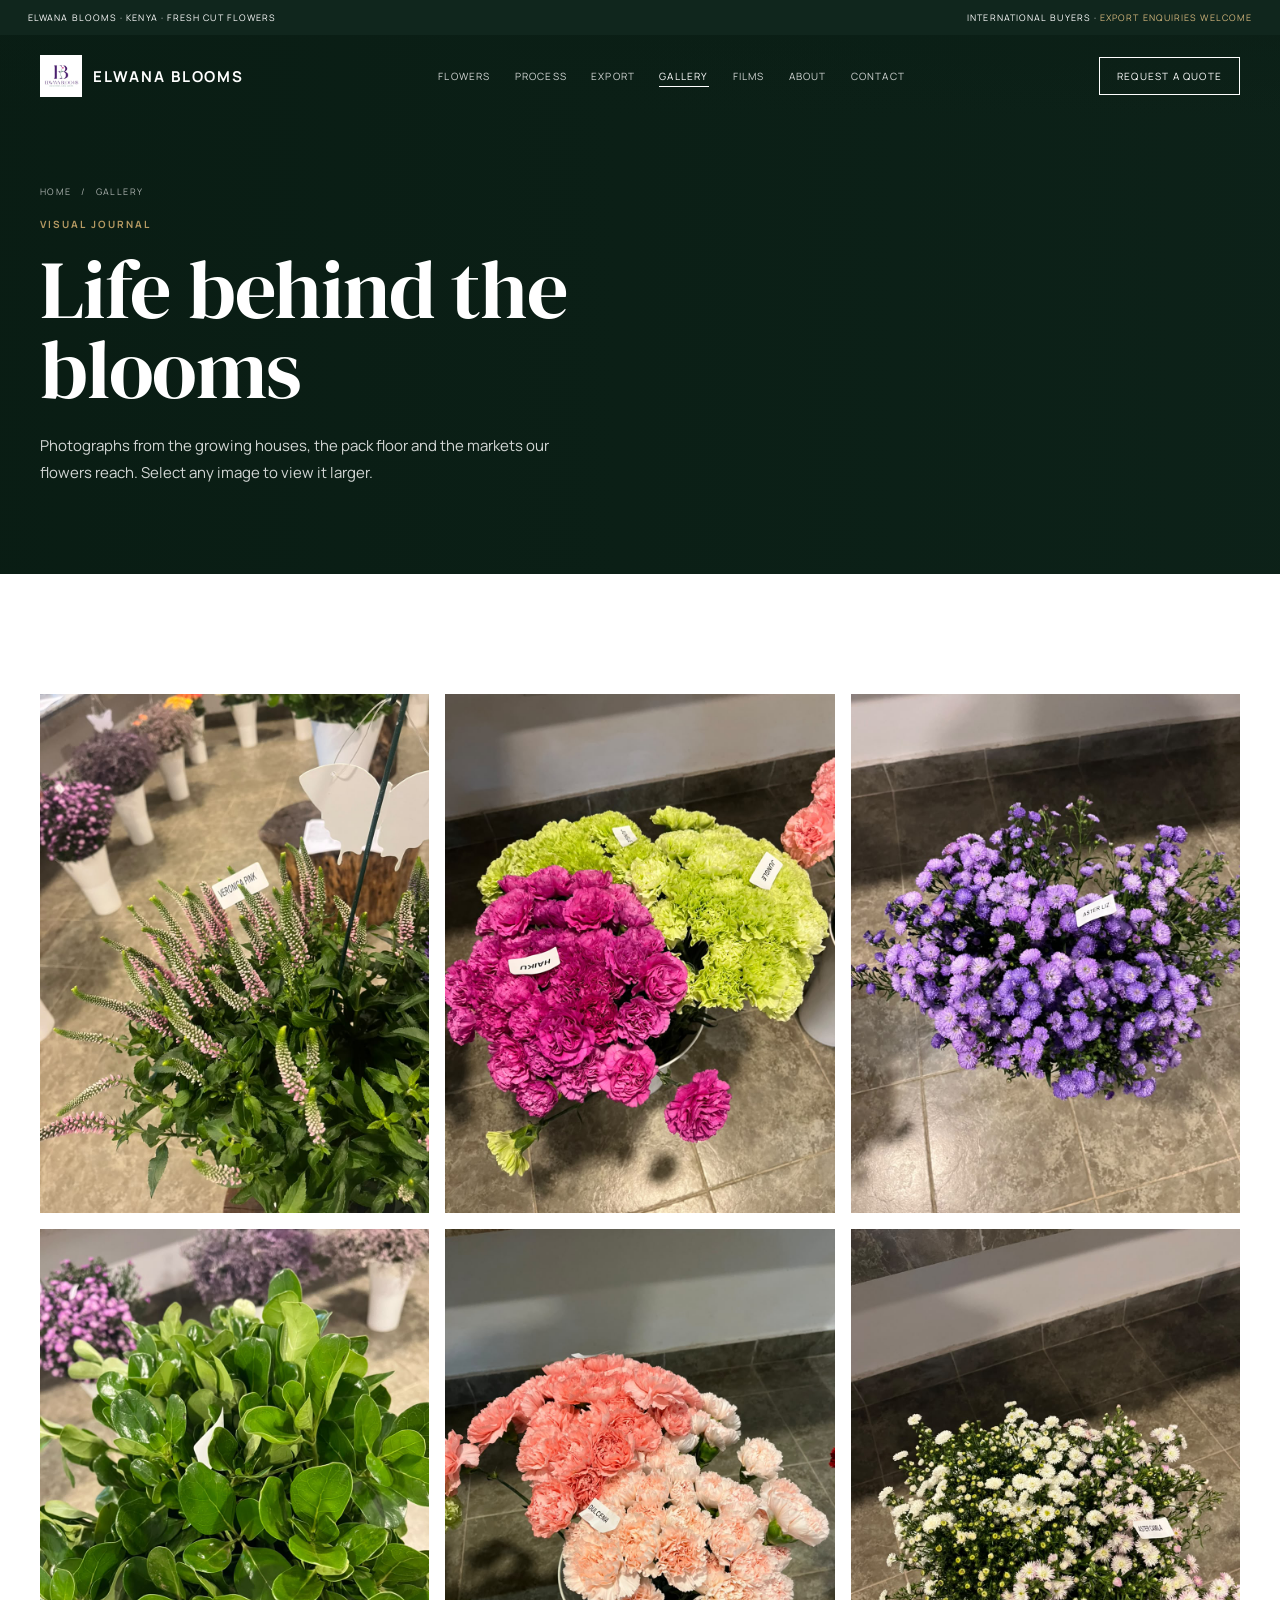
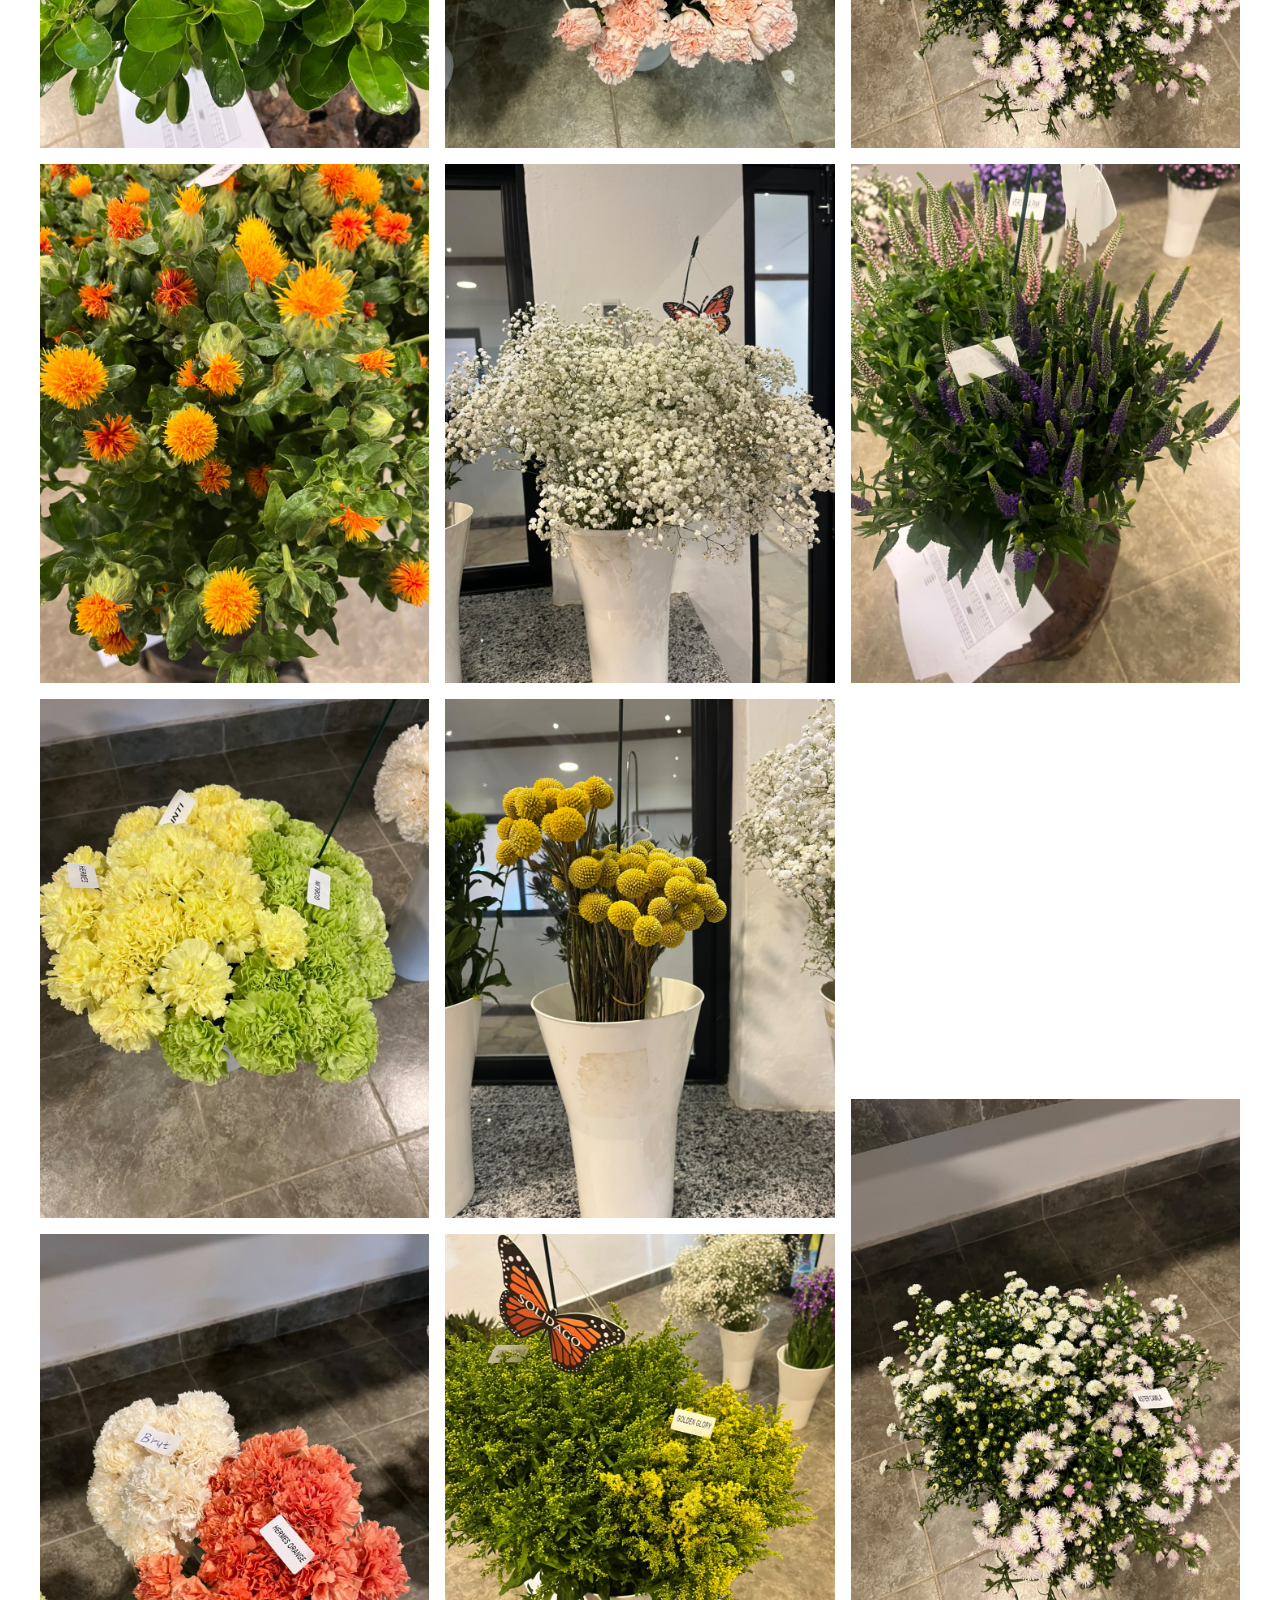
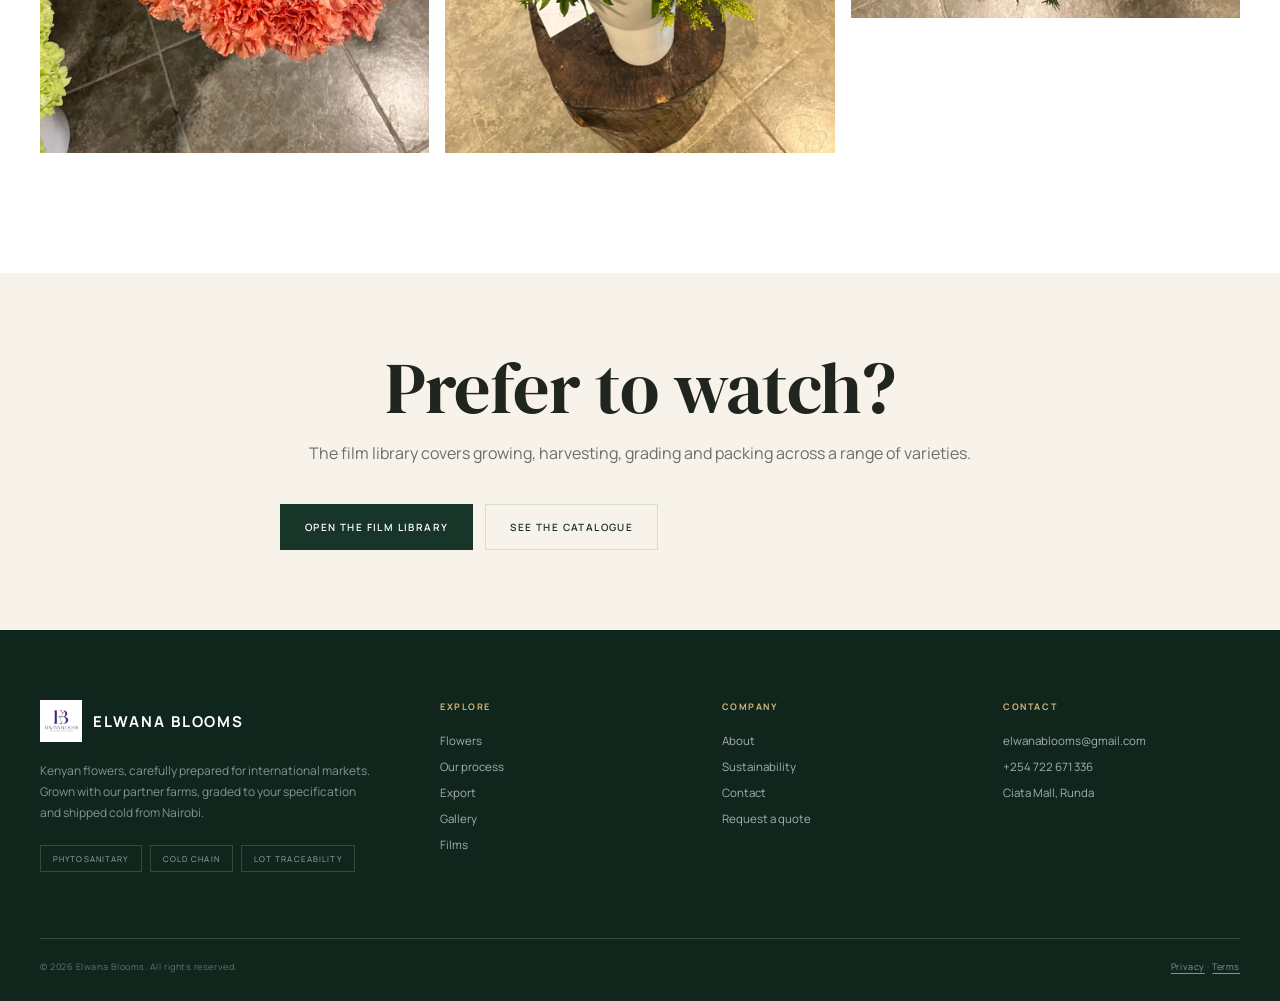
==== commit 7cdef6c4: "Update gallery.html" ====
--- a/gallery.html
+++ b/gallery.html
@@ -112,70 +112,82 @@
     <div class="container">
         <div class="journal-grid reveal">
             <button class="journal-item" type="button" data-lightbox
-                    data-lightbox-full="https://thumb.wikimedia.org/wikipedia/commons/thumb/8/8a/Pearl_flowers_limited_flower_farm_in_Rubaare_Ntugamo_District_in_Uganda_01.jpg/1920px-Pearl_flowers_limited_flower_farm_in_Rubaare_Ntugamo_District_in_Uganda_01.jpg"
-                    data-lightbox-caption="Roses under cover">
-                <img src="https://thumb.wikimedia.org/wikipedia/commons/thumb/8/8a/Pearl_flowers_limited_flower_farm_in_Rubaare_Ntugamo_District_in_Uganda_01.jpg/1280px-Pearl_flowers_limited_flower_farm_in_Rubaare_Ntugamo_District_in_Uganda_01.jpg" alt="Roses growing under cover on a flower farm" loading="lazy" decoding="async">
-                <span class="journal-label">Roses under cover</span>
-            </button>
-            <button class="journal-item" type="button" data-lightbox
-                    data-lightbox-full="https://thumb.wikimedia.org/wikipedia/commons/thumb/0/08/Pearl_flowers_limited_flower_farm_in_Rubaare_Ntugamo_District_in_Uganda_02.jpg/1920px-Pearl_flowers_limited_flower_farm_in_Rubaare_Ntugamo_District_in_Uganda_02.jpg"
-                    data-lightbox-caption="Growing bays">
-                <img src="https://thumb.wikimedia.org/wikipedia/commons/thumb/0/08/Pearl_flowers_limited_flower_farm_in_Rubaare_Ntugamo_District_in_Uganda_02.jpg/1280px-Pearl_flowers_limited_flower_farm_in_Rubaare_Ntugamo_District_in_Uganda_02.jpg" alt="Flower farm growing bays" loading="lazy" decoding="async">
-                <span class="journal-label">Growing bays</span>
-            </button>
-            <button class="journal-item" type="button" data-lightbox
-                    data-lightbox-full="https://thumb.wikimedia.org/wikipedia/commons/thumb/9/9d/Pearl_flowers_limited_flower_farm_in_Rubaare_Ntugamo_District_in_Uganda_03.jpg/1920px-Pearl_flowers_limited_flower_farm_in_Rubaare_Ntugamo_District_in_Uganda_03.jpg"
-                    data-lightbox-caption="Inside the growing house">
-                <img src="https://thumb.wikimedia.org/wikipedia/commons/thumb/9/9d/Pearl_flowers_limited_flower_farm_in_Rubaare_Ntugamo_District_in_Uganda_03.jpg/1280px-Pearl_flowers_limited_flower_farm_in_Rubaare_Ntugamo_District_in_Uganda_03.jpg" alt="Rows of roses inside a growing house" loading="lazy" decoding="async">
-                <span class="journal-label">Inside the growing house</span>
-            </button>
-            <button class="journal-item" type="button" data-lightbox
-                    data-lightbox-full="https://thumb.wikimedia.org/wikipedia/commons/thumb/6/60/Pearl_flowers_limited_flower_farm_in_Rubaare_Ntugamo_District_in_Uganda_04.jpg/1920px-Pearl_flowers_limited_flower_farm_in_Rubaare_Ntugamo_District_in_Uganda_04.jpg"
-                    data-lightbox-caption="Growing house four">
-                <img src="https://thumb.wikimedia.org/wikipedia/commons/thumb/6/60/Pearl_flowers_limited_flower_farm_in_Rubaare_Ntugamo_District_in_Uganda_04.jpg/1280px-Pearl_flowers_limited_flower_farm_in_Rubaare_Ntugamo_District_in_Uganda_04.jpg" alt="A further growing house on the same farm" loading="lazy" decoding="async">
-                <span class="journal-label">Growing house four</span>
-            </button>
-            <button class="journal-item" type="button" data-lightbox
-                    data-lightbox-full="https://thumb.wikimedia.org/wikipedia/commons/thumb/2/27/Singletree_Flower_Farm%2C_Indiana_%2820220629-NRCS-BJOC-008%29.jpg/1920px-Singletree_Flower_Farm%2C_Indiana_%2820220629-NRCS-BJOC-008%29.jpg"
-                    data-lightbox-caption="Field rows">
-                <img src="https://thumb.wikimedia.org/wikipedia/commons/thumb/2/27/Singletree_Flower_Farm%2C_Indiana_%2820220629-NRCS-BJOC-008%29.jpg/1280px-Singletree_Flower_Farm%2C_Indiana_%2820220629-NRCS-BJOC-008%29.jpg" alt="Field of flowers planted in long rows" loading="lazy" decoding="async">
-                <span class="journal-label">Field rows</span>
-            </button>
-            <button class="journal-item" type="button" data-lightbox
-                    data-lightbox-full="https://thumb.wikimedia.org/wikipedia/commons/thumb/c/ca/Singletree_Flower_Farm%2C_Indiana_%2820220629-NRCS-BJOC-069%29.jpg/1920px-Singletree_Flower_Farm%2C_Indiana_%2820220629-NRCS-BJOC-069%29.jpg"
-                    data-lightbox-caption="Early morning">
-                <img src="https://thumb.wikimedia.org/wikipedia/commons/thumb/c/ca/Singletree_Flower_Farm%2C_Indiana_%2820220629-NRCS-BJOC-069%29.jpg/1280px-Singletree_Flower_Farm%2C_Indiana_%2820220629-NRCS-BJOC-069%29.jpg" alt="Flower farm in the early morning" loading="lazy" decoding="async">
-                <span class="journal-label">Early morning</span>
-            </button>
-            <button class="journal-item" type="button" data-lightbox
-                    data-lightbox-full="https://thumb.wikimedia.org/wikipedia/commons/thumb/1/10/White_Rose_Farm.jpg/1920px-White_Rose_Farm.jpg"
-                    data-lightbox-caption="White rose farm">
-                <img src="https://thumb.wikimedia.org/wikipedia/commons/thumb/1/10/White_Rose_Farm.jpg/1280px-White_Rose_Farm.jpg" alt="White rose farm" loading="lazy" decoding="async">
-                <span class="journal-label">White rose farm</span>
-            </button>
-            <button class="journal-item" type="button" data-lightbox
-                    data-lightbox-full="https://thumb.wikimedia.org/wikipedia/commons/thumb/6/6c/Rose_Flower_Harvesting.jpg/1920px-Rose_Flower_Harvesting.jpg"
-                    data-lightbox-caption="Harvest">
-                <img src="https://thumb.wikimedia.org/wikipedia/commons/thumb/6/6c/Rose_Flower_Harvesting.jpg/1280px-Rose_Flower_Harvesting.jpg" alt="Roses being harvested by hand" loading="lazy" decoding="async">
-                <span class="journal-label">Harvest</span>
-            </button>
-            <button class="journal-item" type="button" data-lightbox
-                    data-lightbox-full="https://thumb.wikimedia.org/wikipedia/commons/thumb/3/33/Garden_roses_4.jpg/1920px-Garden_roses_4.jpg"
-                    data-lightbox-caption="Garden roses">
-                <img src="https://thumb.wikimedia.org/wikipedia/commons/thumb/3/33/Garden_roses_4.jpg/1280px-Garden_roses_4.jpg" alt="Garden roses in bloom" loading="lazy" decoding="async">
-                <span class="journal-label">Garden roses</span>
-            </button>
-            <button class="journal-item" type="button" data-lightbox
-                    data-lightbox-full="https://thumb.wikimedia.org/wikipedia/commons/thumb/8/8f/Garden_roses_6.jpg/1920px-Garden_roses_6.jpg"
-                    data-lightbox-caption="Rose bushes">
-                <img src="https://thumb.wikimedia.org/wikipedia/commons/thumb/8/8f/Garden_roses_6.jpg/1280px-Garden_roses_6.jpg" alt="Roses growing in a garden" loading="lazy" decoding="async">
-                <span class="journal-label">Rose bushes</span>
-            </button>
-            <button class="journal-item" type="button" data-lightbox
-                    data-lightbox-full="https://thumb.wikimedia.org/wikipedia/commons/thumb/d/d6/Paper-wrapped_bouquet_%28Unsplash%29.jpg/1920px-Paper-wrapped_bouquet_%28Unsplash%29.jpg"
-                    data-lightbox-caption="Wrapped and ready">
-                <img src="https://thumb.wikimedia.org/wikipedia/commons/thumb/d/d6/Paper-wrapped_bouquet_%28Unsplash%29.jpg/1280px-Paper-wrapped_bouquet_%28Unsplash%29.jpg" alt="Paper-wrapped bouquet ready for dispatch" loading="lazy" decoding="async">
-                <span class="journal-label">Wrapped and ready</span>
+                    data-lightbox-full="images/65.jfif"
+                    data-lightbox-caption="Pink Veronica">
+                <img src="images/65.jfif" alt="Pink Veronica flower spikes" loading="lazy" decoding="async">
+                <span class="journal-label">Pink Veronica</span>
+            </button>
+            <button class="journal-item" type="button" data-lightbox
+                    data-lightbox-full="images/66.jfif"
+                    data-lightbox-caption="Glossy green foliage">
+                <img src="images/66.jfif" alt="Glossy oval green foliage" loading="lazy" decoding="async">
+                <span class="journal-label">Glossy green foliage</span>
+            </button>
+            <button class="journal-item" type="button" data-lightbox
+                    data-lightbox-full="images/67.jfif"
+                    data-lightbox-caption="Safflower">
+                <img src="images/67.jfif" alt="Orange safflower blooms" loading="lazy" decoding="async">
+                <span class="journal-label">Safflower</span>
+            </button>
+            <button class="journal-item" type="button" data-lightbox
+                    data-lightbox-full="images/68.jfif"
+                    data-lightbox-caption="Mint green carnations">
+                <img src="images/68.jfif" alt="Pale yellow and mint green carnations" loading="lazy" decoding="async">
+                <span class="journal-label">Mint green carnations</span>
+            </button>
+            <button class="journal-item" type="button" data-lightbox
+                    data-lightbox-full="images/69.jfif"
+                    data-lightbox-caption="White and coral carnations">
+                <img src="images/69.jfif" alt="White and coral carnations" loading="lazy" decoding="async">
+                <span class="journal-label">White and coral carnations</span>
+            </button>
+            <button class="journal-item" type="button" data-lightbox
+                    data-lightbox-full="images/70.jfif"
+                    data-lightbox-caption="Purple roses and green carnations">
+                <img src="images/70.jfif" alt="Purple roses beside green carnations" loading="lazy" decoding="async">
+                <span class="journal-label">Roses and carnations</span>
+            </button>
+            <button class="journal-item" type="button" data-lightbox
+                    data-lightbox-full="images/71.jfif"
+                    data-lightbox-caption="Peach carnations">
+                <img src="images/71.jfif" alt="Peach and blush carnations" loading="lazy" decoding="async">
+                <span class="journal-label">Peach carnations</span>
+            </button>
+            <button class="journal-item" type="button" data-lightbox
+                    data-lightbox-full="images/72.jfif"
+                    data-lightbox-caption="Gypsophila">
+                <img src="images/72.jfif" alt="White Gypsophila baby's breath" loading="lazy" decoding="async">
+                <span class="journal-label">Gypsophila</span>
+            </button>
+            <button class="journal-item" type="button" data-lightbox
+                    data-lightbox-full="images/73.jfif"
+                    data-lightbox-caption="Craspedia">
+                <img src="images/73.jfif" alt="Golden Craspedia billy buttons" loading="lazy" decoding="async">
+                <span class="journal-label">Craspedia</span>
+            </button>
+            <button class="journal-item" type="button" data-lightbox
+                    data-lightbox-full="images/74.jfif"
+                    data-lightbox-caption="Solidago Golden Glory">
+                <img src="images/74.jfif" alt="Yellow Solidago Golden Glory filler" loading="lazy" decoding="async">
+                <span class="journal-label">Solidago</span>
+            </button>
+            <button class="journal-item" type="button" data-lightbox
+                    data-lightbox-full="images/75.jfif"
+                    data-lightbox-caption="Purple China asters">
+                <img src="images/75.jfif" alt="Purple China asters" loading="lazy" decoding="async">
+                <span class="journal-label">Purple China asters</span>
+            </button>
+            <button class="journal-item" type="button" data-lightbox
+                    data-lightbox-full="images/76.jfif"
+                    data-lightbox-caption="White and blush China asters">
+                <img src="images/76.jfif" alt="White and blush China asters" loading="lazy" decoding="async">
+                <span class="journal-label">White and blush China asters</span>
+            </button>
+            <button class="journal-item" type="button" data-lightbox
+                    data-lightbox-full="images/WhatsApp Image 2026-11-11 at 04.23.42.jpeg"
+                    data-lightbox-caption="Pink Veronica flowers">
+                <img src="images/WhatsApp Image 2026-11-11 at 04.23.42.jpeg" alt="Pink Veronica flower spikes" loading="lazy" decoding="async">
+                <span class="journal-label">Pink Veronica flowers</span>
             </button>
             <button class="journal-item" type="button" data-lightbox
                     data-lightbox-full="https://thumb.wikimedia.org/wikipedia/commons/thumb/1/12/Handmade_bouquets.jpg/1920px-Handmade_bouquets.jpg"
@@ -328,10 +340,10 @@
                 <span class="journal-label">Anthurium</span>
             </button>
             <button class="journal-item" type="button" data-lightbox
-                    data-lightbox-full="https://thumb.wikimedia.org/wikipedia/commons/thumb/3/33/Eucalyptus_A_leaves_%288754103462%29.jpg/1920px-Eucalyptus_A_leaves_%288754103462%29.jpg"
-                    data-lightbox-caption="Eucalyptus">
-                <img src="https://thumb.wikimedia.org/wikipedia/commons/thumb/3/33/Eucalyptus_A_leaves_%288754103462%29.jpg/1280px-Eucalyptus_A_leaves_%288754103462%29.jpg" alt="Eucalyptus foliage" loading="lazy" decoding="async">
-                <span class="journal-label">Eucalyptus</span>
+                    data-lightbox-full="images/76.jfif"
+                    data-lightbox-caption="Fresh foliage">
+                <img src="images/76.jfif" alt="Fresh foliage and colour study" loading="lazy" decoding="async">
+                <span class="journal-label">Fresh foliage</span>
             </button>
             <button class="journal-item" type="button" data-lightbox
                     data-lightbox-full="https://thumb.wikimedia.org/wikipedia/commons/thumb/b/b9/The_Wildflower_Meadow%2C_Gibson_Street%2C_Glasgow_University%2C_Scotland.jpg/1920px-The_Wildflower_Meadow%2C_Gibson_Street%2C_Glasgow_University%2C_Scotland.jpg"
@@ -453,4 +465,4 @@
 <script src="assets/js/main.js"></script>
 
 </body>
-</html>+</html>
